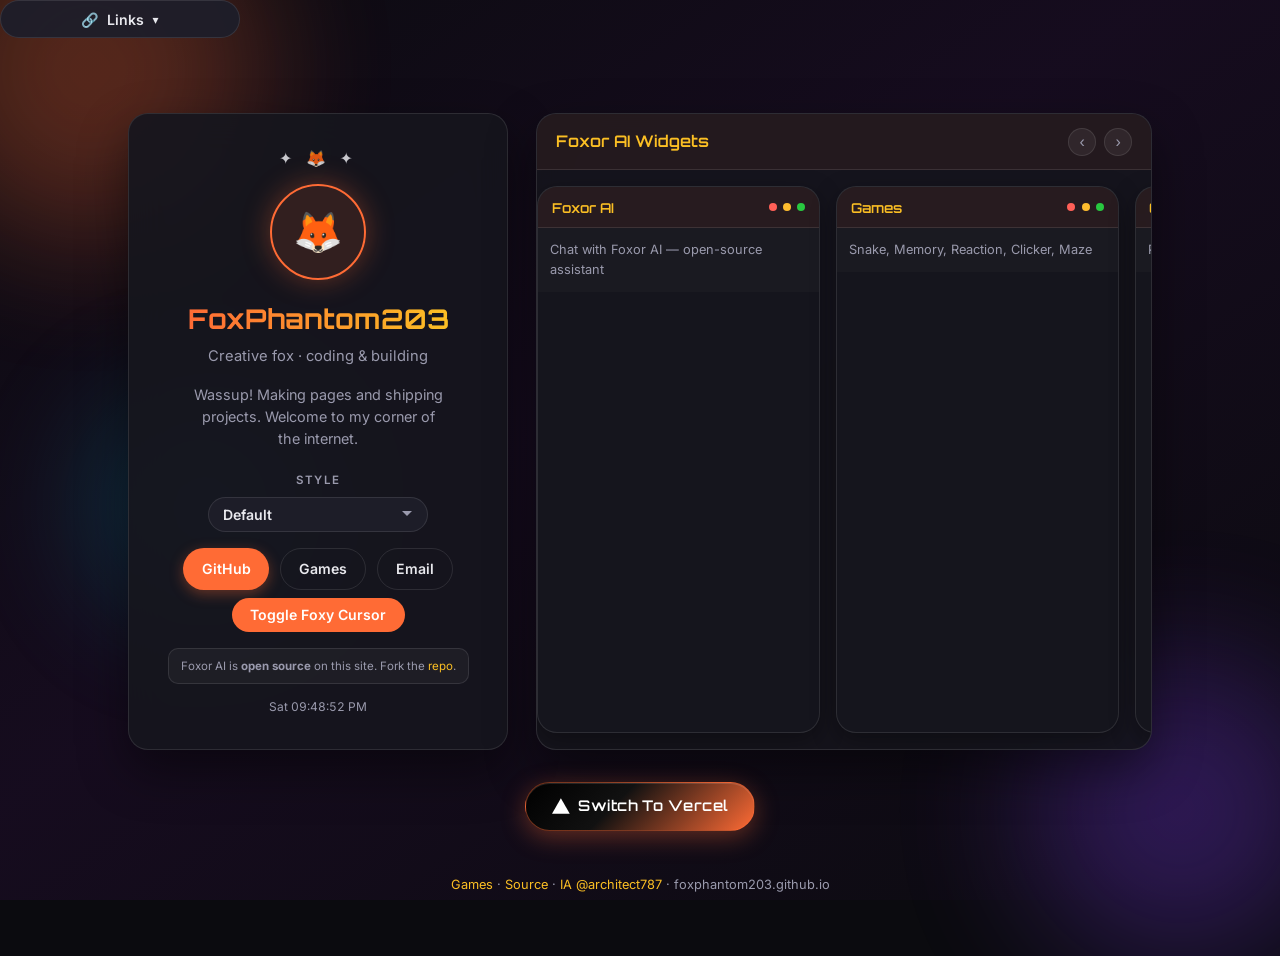
==== index.html @ 2538cec0 "Move Links to top-left corner; add Voxel + Aurora styles" ====
<!DOCTYPE html>
<html lang="en">
<head>
<meta charset="UTF-8">
<meta name="viewport" content="width=device-width, initial-scale=1.0">
<meta name="description" content="FoxPhantom203 — Creative fox portfolio with Foxor AI widgets and multiple styles.">
<title>FoxPhantom203 | Foxor AI</title>
<link rel="preconnect" href="https://fonts.googleapis.com">
<link href="https://fonts.googleapis.com/css2?family=Inter:wght@400;500;600;700&family=Orbitron:wght@500;700&family=Fredoka:wght@400;500;600;700&family=Share+Tech+Mono&family=Press+Start+2P&display=swap" rel="stylesheet">
<link rel="stylesheet" href="styles.css">
</head>
<body data-style="default">
<div class="orb orb-1" aria-hidden="true"></div>
<div class="orb orb-2" aria-hidden="true"></div>
<div class="orb orb-3" aria-hidden="true"></div>

<!-- Packed links — fixed top-left corner -->
<div class="packed-links" id="packedLinks">
  <button type="button" class="packed-btn" id="packedBtn" aria-expanded="false" aria-controls="packedMenu">
    <span class="packed-icon">🔗</span>
    <span class="packed-text">Links</span>
    <span class="packed-chevron">▾</span>
  </button>
  <div class="packed-menu" id="packedMenu" role="menu">
    <a href="https://archive.org/details/@architect787" target="_blank" rel="noopener noreferrer" class="packed-item" role="menuitem">
      <span class="packed-item-icon">🏛️</span>
      <span>
        <strong>Internet Archive</strong>
        <small>@architect787</small>
      </span>
    </a>
    <a href="#" class="packed-item mock" title="Mock YouTube channel" role="menuitem">
      <span class="packed-item-icon">▶️</span>
      <span>
        <strong>YouTube · FoxPhantom</strong>
        <small>Mock channel · coming soon</small>
      </span>
    </a>
    <a href="#" class="packed-item mock" title="Mock YouTube channel" role="menuitem">
      <span class="packed-item-icon">🎮</span>
      <span>
        <strong>YouTube · Games & Builds</strong>
        <small>Mock channel · coming soon</small>
      </span>
    </a>
    <a href="https://github.com/FoxPhantom203" target="_blank" rel="noopener noreferrer" class="packed-item" role="menuitem">
      <span class="packed-item-icon">💻</span>
      <span>
        <strong>GitHub</strong>
        <small>@FoxPhantom203</small>
      </span>
    </a>
    <div class="packed-item coming-soon" role="menuitem">
      <span class="packed-item-icon">✨</span>
      <span>
        <strong>More links</strong>
        <small>Coming soon…</small>
      </span>
    </div>
  </div>
</div>

<div class="page">
  <aside class="profile">
    <div class="deco-row" aria-hidden="true">✦ 🦊 ✦</div>
    <div class="avatar-wrap" id="avatar" role="button" tabindex="0" aria-label="Fox avatar">🦊</div>
    <h1>FoxPhantom203</h1>
    <p class="tagline">Creative fox · coding & building</p>
    <p class="bio">Wassup! Making pages and shipping projects. Welcome to my corner of the internet.</p>

    <!-- Styles feature -->
    <div class="styles-panel">
      <label class="styles-label" for="styleSelect">Style</label>
      <select id="styleSelect" class="style-select" aria-label="Choose site style">
        <option value="default">Default</option>
        <option value="playful">Playful Minimalism</option>
        <option value="scifi">Sci-Fi Dystopia</option>
        <option value="voxel">Voxel</option>
        <option value="aurora">Aurora</option>
      </select>
    </div>

    <div class="links">
      <a href="https://github.com/FoxPhantom203" target="_blank" rel="noopener">GitHub</a>
      <a class="secondary" href="games/">Games</a>
      <a class="secondary" href="mailto:foxphantom203@tutamail.com">Email</a>
    </div>
    <button type="button" class="cursor-toggle" id="cursorToggle">Toggle Foxy Cursor</button>
    <p class="oss">Foxor AI is <strong>open source</strong> on this site. Fork the <a href="https://github.com/FoxPhantom203/foxphantom203.github.io" target="_blank" rel="noopener">repo</a>.</p>
    <div class="clock" id="clock"></div>
  </aside>
  <div class="widget-container">
    <div class="widget-header">
      <span class="widget-title">Foxor AI Widgets</span>
      <div class="widget-nav">
        <button class="widget-nav-btn prev" aria-label="Previous">‹</button>
        <button class="widget-nav-btn next" aria-label="Next">›</button>
      </div>
    </div>
    <div class="widget-scroll">
      <div class="window material-window"><div class="window-header material-header"><span class="window-title">Foxor AI</span><div class="window-controls"><span class="window-dot"></span><span class="window-dot"></span><span class="window-dot"></span></div></div><div class="window-content material-content">Chat with Foxor AI — open-source assistant</div></div>
      <div class="window"><div class="window-header"><span class="window-title">Games</span><div class="window-controls"><span class="window-dot"></span><span class="window-dot"></span><span class="window-dot"></span></div></div><div class="window-content">Snake, Memory, Reaction, Clicker, Maze</div></div>
      <div class="window"><div class="window-header"><span class="window-title">Code Samples</span><div class="window-controls"><span class="window-dot"></span><span class="window-dot"></span><span class="window-dot"></span></div></div><div class="window-content">Python, JavaScript, Rust, Go, Java</div></div>
      <div class="window"><div class="window-header"><span class="window-title">Projects</span><div class="window-controls"><span class="window-dot"></span><span class="window-dot"></span><span class="window-dot"></span></div></div><div class="window-content">Web pages and creative builds</div></div>
      <div class="window"><div class="window-header"><span class="window-title">About</span><div class="window-controls"><span class="window-dot"></span><span class="window-dot"></span><span class="window-dot"></span></div></div><div class="window-content">FoxPhantom203 creative portfolio</div></div>
      <div class="window"><div class="window-header"><span class="window-title">Contact</span><div class="window-controls"><span class="window-dot"></span><span class="window-dot"></span><span class="window-dot"></span></div></div><div class="window-content">Email & GitHub for collaboration</div></div>
    </div>
  </div>
  <div class="switch-vercel-wrap">
    <a class="switch-vercel-btn" id="switchVercel" href="https://foxphantom203-two.vercel.app" target="_blank" rel="noopener noreferrer">
      <svg class="vercel-mark" viewBox="0 0 76 65" aria-hidden="true"><path d="M37.5274 0L75.0548 65H0L37.5274 0Z"/></svg>
      Switch To Vercel
    </a>
  </div>
  <footer>
    <a href="games/">Games</a> ·
    <a href="https://github.com/FoxPhantom203/foxphantom203.github.io">Source</a> ·
    <a href="https://archive.org/details/@architect787" target="_blank" rel="noopener">IA @architect787</a> ·
    foxphantom203.github.io
  </footer>
</div>
<script src="app.js"></script>
</body>
</html>
---- styles.css ----
/* ========== DEFAULT (current look) ========== */
:root, [data-style="default"] {
  --bg:#0b0b0f; --surface:rgba(22,22,30,0.92); --surface-2:rgba(30,30,42,0.95);
  --text:#e8e8ed; --muted:#9a9aad; --accent:#ff6b35; --accent-2:#fbbf24;
  --border:rgba(255,255,255,0.1); --radius:1.25rem;
  --font-main:Inter,system-ui,sans-serif;
  --font-display:Orbitron,sans-serif;
  --orb-1:#ff6b35; --orb-2:#7c3aed; --orb-3:#06b6d4;
  --bg-image:linear-gradient(145deg,rgba(11,11,15,0.9),rgba(25,12,35,0.78) 45%,rgba(11,11,15,0.92)),
    url("https://images.unsplash.com/photo-1451187580459-43490279c0fa?auto=format&fit=crop&w=1920&q=80");
}

/* ========== PLAYFUL MINIMALISM (Orbia + Chuchel vibes) ========== */
[data-style="playful"] {
  --bg:#fef6ee;
  --surface:rgba(255,255,255,0.92);
  --surface-2:rgba(255,250,240,0.95);
  --text:#2d2a32;
  --muted:#6b6570;
  --accent:#ff6b9d;
  --accent-2:#ffc93c;
  --border:rgba(45,42,50,0.12);
  --radius:1.5rem;
  --font-main:"Fredoka",system-ui,sans-serif;
  --font-display:"Fredoka",system-ui,sans-serif;
  --orb-1:#ff6b9d;
  --orb-2:#7ed6a5;
  --orb-3:#74b9ff;
  --bg-image:linear-gradient(160deg,#fff5eb 0%,#ffe8f0 40%,#e8f8ff 100%);
}

/* ========== SCI-FI DYSTOPIA ========== */
[data-style="scifi"] {
  --bg:#05070a;
  --surface:rgba(8,12,18,0.94);
  --surface-2:rgba(12,18,28,0.96);
  --text:#c8f0ff;
  --muted:#5a8a9a;
  --accent:#00f0ff;
  --accent-2:#ff00aa;
  --border:rgba(0,240,255,0.22);
  --radius:0.35rem;
  --font-main:"Share Tech Mono",ui-monospace,monospace;
  --font-display:"Share Tech Mono",ui-monospace,monospace;
  --orb-1:#00f0ff;
  --orb-2:#ff00aa;
  --orb-3:#39ff14;
  --bg-image:linear-gradient(180deg,rgba(5,7,10,0.92),rgba(5,12,20,0.88)),
    repeating-linear-gradient(0deg,transparent,transparent 2px,rgba(0,240,255,0.03) 2px,rgba(0,240,255,0.03) 4px);
}

*,*::before,*::after{box-sizing:border-box;margin:0;padding:0}
html{height:100%;scroll-behavior:smooth}
body{
  font-family:var(--font-main);background-color:var(--bg);
  background-image:var(--bg-image);
  background-size:cover;background-position:center;background-attachment:fixed;
  color:var(--text);min-height:100dvh;width:100%;line-height:1.55;overflow-x:hidden;
  transition:background-color 0.4s ease, color 0.35s ease;
}
.page{
  position:relative;z-index:1;width:100%;max-width:1100px;margin:0 auto;
  padding:clamp(1.25rem,3vw,2.5rem);min-height:100dvh;
  display:grid;grid-template-columns:1fr;gap:1.5rem;align-content:center;
}
@media(min-width:900px){
  .page{grid-template-columns:minmax(280px,380px) minmax(360px,1fr);align-items:stretch;gap:1.75rem}
}
.orb{position:fixed;border-radius:50%;filter:blur(70px);opacity:0.3;pointer-events:none;z-index:0;animation:float 14s ease-in-out infinite;transition:background 0.5s ease}
.orb-1{width:340px;height:340px;background:var(--orb-1);top:-100px;left:-80px}
.orb-2{width:300px;height:300px;background:var(--orb-2);bottom:-60px;right:-50px;animation-delay:-5s}
.orb-3{width:200px;height:200px;background:var(--orb-3);top:45%;left:8%;animation-delay:-8s}
@keyframes float{0%,100%{transform:translate(0,0) scale(1)}50%{transform:translate(20px,-18px) scale(1.06)}}
.profile{
  background:var(--surface);backdrop-filter:blur(18px);-webkit-backdrop-filter:blur(18px);
  border:1px solid var(--border);border-radius:var(--radius);padding:2rem 1.75rem;
  text-align:center;box-shadow:0 20px 50px rgba(0,0,0,0.45);
  display:flex;flex-direction:column;align-items:center;justify-content:center;
  transition:background 0.4s, border-color 0.4s, border-radius 0.35s;
}
.avatar-wrap{
  width:96px;height:96px;border-radius:50%;border:2px solid var(--accent);
  background:color-mix(in srgb, var(--accent) 12%, transparent);display:grid;place-items:center;margin-bottom:1.1rem;
  box-shadow:0 0 28px color-mix(in srgb, var(--accent) 35%, transparent);font-size:2.5rem;cursor:pointer;transition:transform 0.2s, border-color 0.3s, box-shadow 0.3s;
}
.avatar-wrap:hover{transform:scale(1.05)}
.deco-row{margin-bottom:0.85rem;opacity:0.85;letter-spacing:0.3em}
h1{
  font-family:var(--font-display);font-size:clamp(1.35rem,2.5vw,1.7rem);font-weight:700;
  background:linear-gradient(90deg,var(--accent),var(--accent-2));
  -webkit-background-clip:text;-webkit-text-fill-color:transparent;background-clip:text;margin-bottom:0.3rem;
}
.tagline{color:var(--muted);font-size:0.92rem;margin-bottom:1rem}
.bio{color:var(--muted);font-size:0.9rem;margin-bottom:1.35rem;max-width:28ch}

/* Styles panel */
.styles-panel{
  width:100%;margin-bottom:1rem;display:flex;flex-direction:column;align-items:center;gap:0.4rem;
}
.styles-label{font-size:0.72rem;text-transform:uppercase;letter-spacing:0.12em;color:var(--muted);font-weight:600}
.style-select{
  width:100%;max-width:220px;padding:0.5rem 0.85rem;border-radius:999px;
  border:1px solid var(--border);background:var(--surface-2);color:var(--text);
  font-family:var(--font-main);font-size:0.88rem;font-weight:600;cursor:pointer;
  appearance:none;background-image:url("data:image/svg+xml,%3Csvg xmlns='http://www.w3.org/2000/svg' width='12' height='8' viewBox='0 0 12 8'%3E%3Cpath fill='%239a9aad' d='M1 1l5 5 5-5'/%3E%3C/svg%3E");
  background-repeat:no-repeat;background-position:right 0.9rem center;padding-right:2rem;
  transition:border-color 0.2s, box-shadow 0.2s;
}
.style-select:hover,.style-select:focus{border-color:var(--accent);outline:none;box-shadow:0 0 0 3px color-mix(in srgb, var(--accent) 25%, transparent)}

/* Packed links — closed by default, open on hover (smooth) */
.packed-links{
  position:relative;
  width:100%;
  max-width:240px;
  margin-bottom:1.1rem;
}
.packed-btn{
  width:100%;display:inline-flex;align-items:center;justify-content:center;gap:0.5rem;
  padding:0.6rem 1.1rem;border-radius:999px;border:1px solid var(--border);
  background:var(--surface-2);color:var(--text);font-family:var(--font-main);font-weight:600;font-size:0.88rem;
  cursor:pointer;transition:transform 0.25s cubic-bezier(0.4,0,0.2,1), border-color 0.3s, box-shadow 0.3s, background 0.3s;
}
.packed-btn:hover,
.packed-links:hover .packed-btn,
.packed-links:focus-within .packed-btn{
  border-color:var(--accent);
  box-shadow:0 4px 16px color-mix(in srgb, var(--accent) 25%, transparent);
  background:color-mix(in srgb, var(--accent) 10%, var(--surface-2));
}
.packed-chevron{
  font-size:0.75rem;
  transition:transform 0.35s cubic-bezier(0.4,0,0.2,1);
}
.packed-links:hover .packed-chevron,
.packed-links:focus-within .packed-chevron,
.packed-links.is-open .packed-chevron{
  transform:rotate(180deg);
}

/* Menu: always in DOM, animated via opacity/transform (no display:none for smooth close) */
.packed-menu{
  position:absolute;
  top:calc(100% + 0.35rem);
  left:0;
  right:0;
  z-index:20;
  background:var(--surface);
  border:1px solid var(--border);
  border-radius:1rem;
  box-shadow:0 16px 40px rgba(0,0,0,0.45);
  padding:0.4rem;
  display:flex;
  flex-direction:column;
  gap:0.15rem;
  /* closed state */
  opacity:0;
  visibility:hidden;
  pointer-events:none;
  transform:translateY(-8px) scale(0.97);
  transform-origin:top center;
  transition:
    opacity 0.28s cubic-bezier(0.4,0,0.2,1),
    transform 0.32s cubic-bezier(0.34,1.2,0.64,1),
    visibility 0.28s,
    box-shadow 0.3s;
}
/* open on hover / focus-within / JS class */
.packed-links:hover .packed-menu,
.packed-links:focus-within .packed-menu,
.packed-links.is-open .packed-menu{
  opacity:1;
  visibility:visible;
  pointer-events:auto;
  transform:translateY(0) scale(1);
  box-shadow:0 20px 48px rgba(0,0,0,0.5), 0 0 0 1px color-mix(in srgb, var(--accent) 15%, transparent);
}

.packed-item{
  display:flex;align-items:center;gap:0.65rem;padding:0.55rem 0.7rem;border-radius:0.75rem;
  text-decoration:none;color:var(--text);
  opacity:0;
  transform:translateY(-4px);
  transition:background 0.2s, opacity 0.25s ease, transform 0.25s ease;
}
/* stagger children when open */
.packed-links:hover .packed-item,
.packed-links:focus-within .packed-item,
.packed-links.is-open .packed-item{
  opacity:1;
  transform:translateY(0);
}
.packed-links:hover .packed-item:nth-child(1),
.packed-links:focus-within .packed-item:nth-child(1),
.packed-links.is-open .packed-item:nth-child(1){ transition-delay:0.04s; }
.packed-links:hover .packed-item:nth-child(2),
.packed-links:focus-within .packed-item:nth-child(2),
.packed-links.is-open .packed-item:nth-child(2){ transition-delay:0.07s; }
.packed-links:hover .packed-item:nth-child(3),
.packed-links:focus-within .packed-item:nth-child(3),
.packed-links.is-open .packed-item:nth-child(3){ transition-delay:0.1s; }
.packed-links:hover .packed-item:nth-child(4),
.packed-links:focus-within .packed-item:nth-child(4),
.packed-links.is-open .packed-item:nth-child(4){ transition-delay:0.13s; }
.packed-links:hover .packed-item:nth-child(5),
.packed-links:focus-within .packed-item:nth-child(5),
.packed-links.is-open .packed-item:nth-child(5){ transition-delay:0.16s; }

.packed-item:hover{background:color-mix(in srgb, var(--accent) 12%, transparent)}
.packed-item-icon{font-size:1.15rem;flex-shrink:0}
.packed-item strong{display:block;font-size:0.82rem;font-weight:600}
.packed-item small{display:block;font-size:0.7rem;color:var(--muted);margin-top:0.1rem}
.packed-item.mock{opacity:0.85}
.packed-item.coming-soon{opacity:0.7;cursor:default}
.packed-item.coming-soon:hover{background:transparent}

.links{display:flex;flex-wrap:wrap;gap:0.65rem;justify-content:center;width:100%}
.links a{
  display:inline-flex;align-items:center;gap:0.45rem;padding:0.55rem 1.15rem;border-radius:999px;
  font-weight:600;font-size:0.88rem;text-decoration:none;color:#fff;background:var(--accent);
  box-shadow:0 4px 14px color-mix(in srgb, var(--accent) 35%, transparent);transition:transform 0.15s,box-shadow 0.15s;min-height:42px;
}
.links a:hover{transform:translateY(-2px);box-shadow:0 8px 20px color-mix(in srgb, var(--accent) 50%, transparent)}
.links a.secondary{background:transparent;border:1px solid var(--border);color:var(--text);box-shadow:none}
.links a.secondary:hover{border-color:var(--accent);color:var(--accent)}
.oss{margin-top:1rem;font-size:0.72rem;color:var(--muted);line-height:1.4;padding:0.55rem 0.75rem;border-radius:10px;background:rgba(255,255,255,0.04);border:1px solid var(--border)}
.oss a{color:var(--accent-2);text-decoration:none}
.clock{margin-top:0.9rem;font-size:0.75rem;color:var(--muted);font-variant-numeric:tabular-nums}
.cursor-toggle{background:var(--accent);border:none;padding:0.55rem 1.15rem;border-radius:999px;font-weight:600;font-size:0.88rem;color:#fff;cursor:pointer;margin-top:0.5rem;font-family:var(--font-main)}
.window{
  background:var(--surface);backdrop-filter:blur(18px);border:1px solid var(--border);
  border-radius:var(--radius);box-shadow:0 8px 24px rgba(0,0,0,0.35);overflow:hidden;
  transition:transform 0.2s,box-shadow 0.2s, border-radius 0.35s;
}
.window:hover{transform:translateY(-4px);box-shadow:0 12px 32px color-mix(in srgb, var(--accent) 25%, transparent);border-color:color-mix(in srgb, var(--accent) 35%, transparent)}
.window-header{display:flex;align-items:center;justify-content:space-between;padding:0.6rem 0.85rem;background:color-mix(in srgb, var(--accent) 8%, transparent);border-bottom:1px solid var(--border)}
.window-title{font-family:var(--font-display);font-size:0.85rem;font-weight:600;color:var(--accent-2)}
.window-controls{display:flex;gap:0.4rem}
.window-dot{width:8px;height:8px;border-radius:50%}
.window-dot:nth-child(1){background:#ff5f57}
.window-dot:nth-child(2){background:#febc2e}
.window-dot:nth-child(3){background:#28c840}
.window-content{padding:0.75rem;font-size:0.8rem;color:var(--muted);background:rgba(255,255,255,0.02)}
.widget-container{
  background:var(--surface);backdrop-filter:blur(18px);border:1px solid var(--border);
  border-radius:var(--radius);box-shadow:0 20px 50px rgba(0,0,0,0.45);
  max-width:100%;overflow:hidden;display:flex;flex-direction:column;min-height:0;height:100%;align-self:stretch;
  transition:background 0.4s, border-color 0.4s, border-radius 0.35s;
}
.widget-header{display:flex;align-items:center;justify-content:space-between;padding:0.85rem 1.15rem;border-bottom:1px solid var(--border);background:color-mix(in srgb, var(--accent) 6%, transparent)}
.widget-title{font-family:var(--font-display);font-size:1rem;font-weight:600;color:var(--accent-2)}
.widget-nav{display:flex;gap:0.5rem}
.widget-nav-btn{width:28px;height:28px;border-radius:50%;border:1px solid var(--border);background:rgba(255,255,255,0.06);color:var(--muted);font-size:1rem;cursor:pointer;transition:all 0.15s;display:grid;place-items:center}
.widget-nav-btn:hover{background:var(--accent);border-color:var(--accent);color:#fff}
.widget-nav-btn:active{transform:scale(0.95)}
.widget-scroll{display:flex;gap:1rem;padding:1rem;overflow-x:auto;overflow-y:hidden;scroll-snap-type:x mandatory;scroll-behavior:smooth;-webkit-overflow-scrolling:touch;scrollbar-width:none;flex:1;min-height:0}
.widget-scroll::-webkit-scrollbar{display:none}
.widget-scroll > .window{flex:0 0 calc(50% - 0.5rem);min-width:160px;scroll-snap-align:start}
@media(max-width:800px){.widget-scroll > .window{flex:0 0 100%}}
.switch-vercel-wrap{grid-column:1/-1;display:flex;justify-content:center;align-items:center;margin-top:0.25rem;margin-bottom:0.5rem}
.switch-vercel-btn{
  display:inline-flex;align-items:center;gap:0.55rem;padding:0.75rem 1.6rem;border-radius:999px;
  font-family:var(--font-display);font-weight:600;font-size:0.92rem;letter-spacing:0.03em;
  text-decoration:none;color:#fff;background:linear-gradient(135deg,#000 0%,#111 40%,var(--accent) 100%);
  border:1px solid color-mix(in srgb, var(--accent) 45%, transparent);box-shadow:0 6px 24px color-mix(in srgb, var(--accent) 35%, transparent),inset 0 1px 0 rgba(255,255,255,0.12);
  transition:transform 0.2s cubic-bezier(0.4,0,0.2,1),box-shadow 0.2s,border-color 0.2s,filter 0.2s;
  position:relative;overflow:hidden;
}
.switch-vercel-btn::before{content:"";position:absolute;inset:0;background:linear-gradient(120deg,transparent 30%,rgba(255,255,255,0.18) 50%,transparent 70%);transform:translateX(-120%);transition:transform 0.55s ease}
.switch-vercel-btn:hover{transform:translateY(-3px) scale(1.03);box-shadow:0 12px 32px color-mix(in srgb, var(--accent) 50%, transparent),0 0 0 3px color-mix(in srgb, var(--accent) 15%, transparent);border-color:var(--accent);filter:brightness(1.08)}
.switch-vercel-btn:hover::before{transform:translateX(120%)}
.switch-vercel-btn:active{transform:translateY(-1px) scale(0.98)}
.switch-vercel-btn .vercel-mark{width:18px;height:18px;flex-shrink:0;fill:currentColor}
footer{grid-column:1/-1;text-align:center;font-size:0.8rem;color:var(--muted);padding:0.5rem 0 0.25rem}
footer a{color:var(--accent-2);text-decoration:none}
footer a:hover{text-decoration:underline}

/* Playful extras */
[data-style="playful"] .orb{opacity:0.45;filter:blur(55px)}
[data-style="playful"] .profile,[data-style="playful"] .widget-container,[data-style="playful"] .window{
  box-shadow:0 12px 32px rgba(255,107,157,0.15), 0 4px 12px rgba(0,0,0,0.06);
}
[data-style="playful"] .avatar-wrap{border-width:3px;box-shadow:0 0 0 4px rgba(255,107,157,0.15), 0 8px 24px rgba(255,107,157,0.25)}

/* Sci-fi extras */
[data-style="scifi"] .orb{opacity:0.22;filter:blur(80px)}
[data-style="scifi"] .profile,[data-style="scifi"] .widget-container,[data-style="scifi"] .window{
  box-shadow:0 0 0 1px rgba(0,240,255,0.15), 0 0 40px rgba(0,240,255,0.08), inset 0 0 30px rgba(0,240,255,0.03);
}
[data-style="scifi"] h1{
  text-shadow:0 0 18px color-mix(in srgb, var(--accent) 50%, transparent);
}
[data-style="scifi"] .window-dot{border-radius:1px}
[data-style="scifi"] .packed-btn,[data-style="scifi"] .style-select,[data-style="scifi"] .links a{border-radius:0.25rem}
[data-style="scifi"] .avatar-wrap{border-radius:0.35rem;border-width:1px}
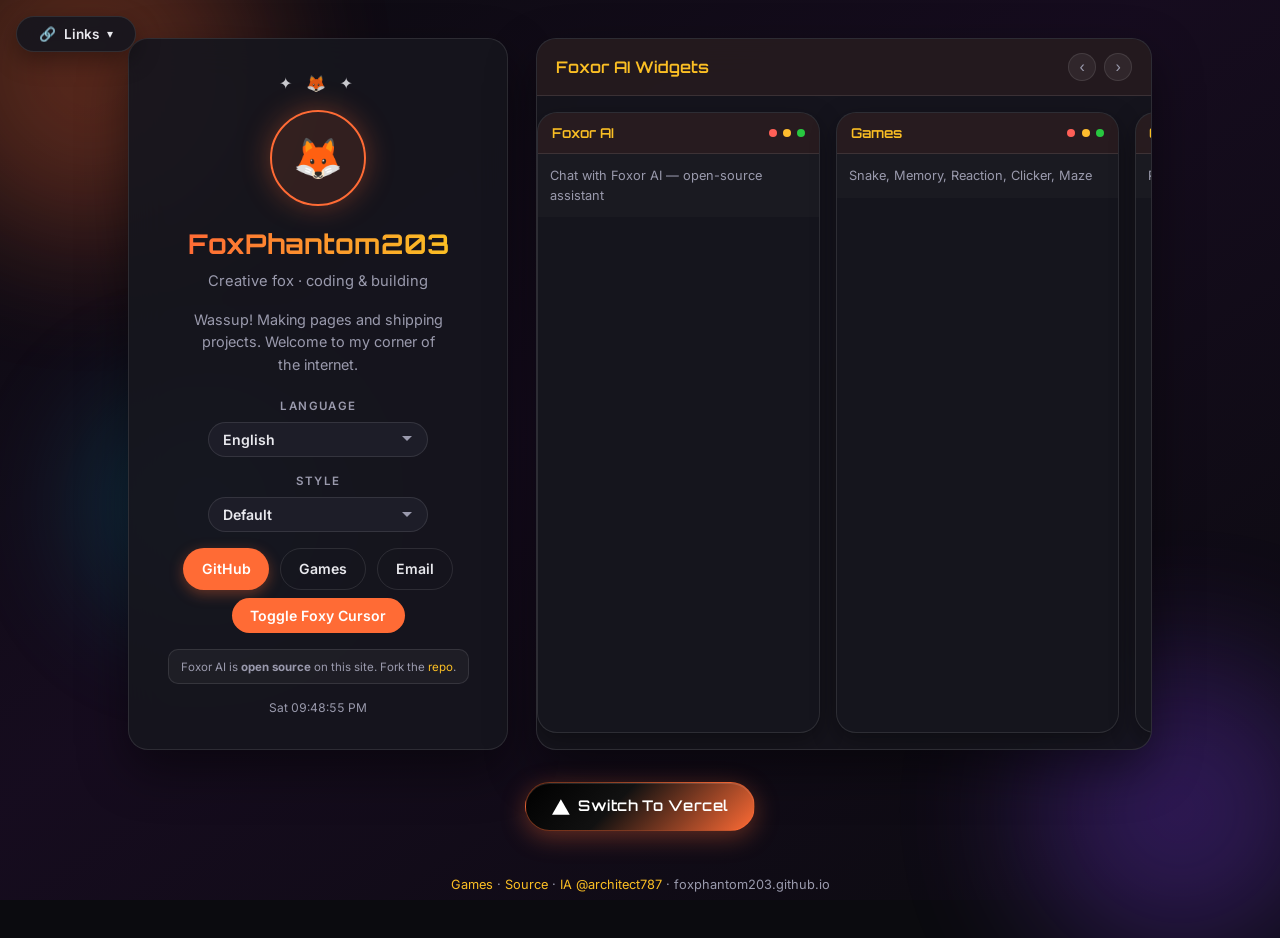
==== commit d82b6b4b: "Add i18n: English (default), Russian, Turkish, Norwegian — persists in localStorage" ====
--- a/index.html
+++ b/index.html
@@ -18,29 +18,29 @@
 <div class="packed-links" id="packedLinks">
   <button type="button" class="packed-btn" id="packedBtn" aria-expanded="false" aria-controls="packedMenu">
     <span class="packed-icon">🔗</span>
-    <span class="packed-text">Links</span>
+    <span class="packed-text" data-i18n="links">Links</span>
     <span class="packed-chevron">▾</span>
   </button>
   <div class="packed-menu" id="packedMenu" role="menu">
     <a href="https://archive.org/details/@architect787" target="_blank" rel="noopener noreferrer" class="packed-item" role="menuitem">
       <span class="packed-item-icon">🏛️</span>
       <span>
-        <strong>Internet Archive</strong>
+        <strong data-i18n="ia">Internet Archive</strong>
         <small>@architect787</small>
       </span>
     </a>
     <a href="#" class="packed-item mock" title="Mock YouTube channel" role="menuitem">
       <span class="packed-item-icon">▶️</span>
       <span>
-        <strong>YouTube · FoxPhantom</strong>
-        <small>Mock channel · coming soon</small>
+        <strong data-i18n="ytFox">YouTube · FoxPhantom</strong>
+        <small data-i18n="comingSoonMock">Mock channel · coming soon</small>
       </span>
     </a>
     <a href="#" class="packed-item mock" title="Mock YouTube channel" role="menuitem">
       <span class="packed-item-icon">🎮</span>
       <span>
-        <strong>YouTube · Games & Builds</strong>
-        <small>Mock channel · coming soon</small>
+        <strong data-i18n="ytGames">YouTube · Games & Builds</strong>
+        <small data-i18n="comingSoonMock">Mock channel · coming soon</small>
       </span>
     </a>
     <a href="https://github.com/FoxPhantom203" target="_blank" rel="noopener noreferrer" class="packed-item" role="menuitem">
@@ -53,8 +53,8 @@
     <div class="packed-item coming-soon" role="menuitem">
       <span class="packed-item-icon">✨</span>
       <span>
-        <strong>More links</strong>
-        <small>Coming soon…</small>
+        <strong data-i18n="moreLinks">More links</strong>
+        <small data-i18n="comingSoon">Coming soon…</small>
       </span>
     </div>
   </div>
@@ -65,56 +65,67 @@
     <div class="deco-row" aria-hidden="true">✦ 🦊 ✦</div>
     <div class="avatar-wrap" id="avatar" role="button" tabindex="0" aria-label="Fox avatar">🦊</div>
     <h1>FoxPhantom203</h1>
-    <p class="tagline">Creative fox · coding & building</p>
-    <p class="bio">Wassup! Making pages and shipping projects. Welcome to my corner of the internet.</p>
+    <p class="tagline" data-i18n="tagline">Creative fox · coding & building</p>
+    <p class="bio" data-i18n="bio">Wassup! Making pages and shipping projects. Welcome to my corner of the internet.</p>
+
+    <!-- Language -->
+    <div class="styles-panel lang-panel">
+      <label class="styles-label" for="langSelect" data-i18n="language">Language</label>
+      <select id="langSelect" class="style-select" aria-label="Choose language">
+        <option value="en">English</option>
+        <option value="ru">Русский</option>
+        <option value="tr">Türkçe</option>
+        <option value="no">Norsk</option>
+      </select>
+    </div>
 
     <!-- Styles feature -->
     <div class="styles-panel">
-      <label class="styles-label" for="styleSelect">Style</label>
+      <label class="styles-label" for="styleSelect" data-i18n="style">Style</label>
       <select id="styleSelect" class="style-select" aria-label="Choose site style">
-        <option value="default">Default</option>
-        <option value="playful">Playful Minimalism</option>
-        <option value="scifi">Sci-Fi Dystopia</option>
-        <option value="voxel">Voxel</option>
-        <option value="aurora">Aurora</option>
+        <option value="default" data-i18n="styleDefault">Default</option>
+        <option value="playful" data-i18n="stylePlayful">Playful Minimalism</option>
+        <option value="scifi" data-i18n="styleScifi">Sci-Fi Dystopia</option>
+        <option value="voxel" data-i18n="styleVoxel">Voxel</option>
+        <option value="aurora" data-i18n="styleAurora">Aurora</option>
       </select>
     </div>
 
     <div class="links">
       <a href="https://github.com/FoxPhantom203" target="_blank" rel="noopener">GitHub</a>
-      <a class="secondary" href="games/">Games</a>
-      <a class="secondary" href="mailto:foxphantom203@tutamail.com">Email</a>
+      <a class="secondary" href="games/" data-i18n="games">Games</a>
+      <a class="secondary" href="mailto:foxphantom203@tutamail.com" data-i18n="email">Email</a>
     </div>
-    <button type="button" class="cursor-toggle" id="cursorToggle">Toggle Foxy Cursor</button>
-    <p class="oss">Foxor AI is <strong>open source</strong> on this site. Fork the <a href="https://github.com/FoxPhantom203/foxphantom203.github.io" target="_blank" rel="noopener">repo</a>.</p>
+    <button type="button" class="cursor-toggle" id="cursorToggle" data-i18n="toggleCursor">Toggle Foxy Cursor</button>
+    <p class="oss"><span data-i18n="ossBefore">Foxor AI is</span> <strong data-i18n="ossStrong">open source</strong> <span data-i18n="ossAfter">on this site. Fork the</span> <a href="https://github.com/FoxPhantom203/foxphantom203.github.io" target="_blank" rel="noopener" data-i18n="repo">repo</a>.</p>
     <div class="clock" id="clock"></div>
   </aside>
   <div class="widget-container">
     <div class="widget-header">
-      <span class="widget-title">Foxor AI Widgets</span>
+      <span class="widget-title" data-i18n="widgetsTitle">Foxor AI Widgets</span>
       <div class="widget-nav">
         <button class="widget-nav-btn prev" aria-label="Previous">‹</button>
         <button class="widget-nav-btn next" aria-label="Next">›</button>
       </div>
     </div>
     <div class="widget-scroll">
-      <div class="window material-window"><div class="window-header material-header"><span class="window-title">Foxor AI</span><div class="window-controls"><span class="window-dot"></span><span class="window-dot"></span><span class="window-dot"></span></div></div><div class="window-content material-content">Chat with Foxor AI — open-source assistant</div></div>
-      <div class="window"><div class="window-header"><span class="window-title">Games</span><div class="window-controls"><span class="window-dot"></span><span class="window-dot"></span><span class="window-dot"></span></div></div><div class="window-content">Snake, Memory, Reaction, Clicker, Maze</div></div>
-      <div class="window"><div class="window-header"><span class="window-title">Code Samples</span><div class="window-controls"><span class="window-dot"></span><span class="window-dot"></span><span class="window-dot"></span></div></div><div class="window-content">Python, JavaScript, Rust, Go, Java</div></div>
-      <div class="window"><div class="window-header"><span class="window-title">Projects</span><div class="window-controls"><span class="window-dot"></span><span class="window-dot"></span><span class="window-dot"></span></div></div><div class="window-content">Web pages and creative builds</div></div>
-      <div class="window"><div class="window-header"><span class="window-title">About</span><div class="window-controls"><span class="window-dot"></span><span class="window-dot"></span><span class="window-dot"></span></div></div><div class="window-content">FoxPhantom203 creative portfolio</div></div>
-      <div class="window"><div class="window-header"><span class="window-title">Contact</span><div class="window-controls"><span class="window-dot"></span><span class="window-dot"></span><span class="window-dot"></span></div></div><div class="window-content">Email & GitHub for collaboration</div></div>
+      <div class="window material-window"><div class="window-header material-header"><span class="window-title">Foxor AI</span><div class="window-controls"><span class="window-dot"></span><span class="window-dot"></span><span class="window-dot"></span></div></div><div class="window-content material-content" data-i18n="wFoxor">Chat with Foxor AI — open-source assistant</div></div>
+      <div class="window"><div class="window-header"><span class="window-title" data-i18n="games">Games</span><div class="window-controls"><span class="window-dot"></span><span class="window-dot"></span><span class="window-dot"></span></div></div><div class="window-content" data-i18n="wGames">Snake, Memory, Reaction, Clicker, Maze</div></div>
+      <div class="window"><div class="window-header"><span class="window-title" data-i18n="codeSamples">Code Samples</span><div class="window-controls"><span class="window-dot"></span><span class="window-dot"></span><span class="window-dot"></span></div></div><div class="window-content">Python, JavaScript, Rust, Go, Java</div></div>
+      <div class="window"><div class="window-header"><span class="window-title" data-i18n="projects">Projects</span><div class="window-controls"><span class="window-dot"></span><span class="window-dot"></span><span class="window-dot"></span></div></div><div class="window-content" data-i18n="wProjects">Web pages and creative builds</div></div>
+      <div class="window"><div class="window-header"><span class="window-title" data-i18n="about">About</span><div class="window-controls"><span class="window-dot"></span><span class="window-dot"></span><span class="window-dot"></span></div></div><div class="window-content" data-i18n="wAbout">FoxPhantom203 creative portfolio</div></div>
+      <div class="window"><div class="window-header"><span class="window-title" data-i18n="contact">Contact</span><div class="window-controls"><span class="window-dot"></span><span class="window-dot"></span><span class="window-dot"></span></div></div><div class="window-content" data-i18n="wContact">Email & GitHub for collaboration</div></div>
     </div>
   </div>
   <div class="switch-vercel-wrap">
     <a class="switch-vercel-btn" id="switchVercel" href="https://foxphantom203-two.vercel.app" target="_blank" rel="noopener noreferrer">
       <svg class="vercel-mark" viewBox="0 0 76 65" aria-hidden="true"><path d="M37.5274 0L75.0548 65H0L37.5274 0Z"/></svg>
-      Switch To Vercel
+      <span data-i18n="switchVercel">Switch To Vercel</span>
     </a>
   </div>
   <footer>
-    <a href="games/">Games</a> ·
-    <a href="https://github.com/FoxPhantom203/foxphantom203.github.io">Source</a> ·
+    <a href="games/" data-i18n="games">Games</a> ·
+    <a href="https://github.com/FoxPhantom203/foxphantom203.github.io" data-i18n="source">Source</a> ·
     <a href="https://archive.org/details/@architect787" target="_blank" rel="noopener">IA @architect787</a> ·
     foxphantom203.github.io
   </footer>
--- a/styles.css
+++ b/styles.css
@@ -1,295 +1,13 @@
-/* ========== DEFAULT (current look) ========== */
-:root, [data-style="default"] {
-  --bg:#0b0b0f; --surface:rgba(22,22,30,0.92); --surface-2:rgba(30,30,42,0.95);
-  --text:#e8e8ed; --muted:#9a9aad; --accent:#ff6b35; --accent-2:#fbbf24;
-  --border:rgba(255,255,255,0.1); --radius:1.25rem;
-  --font-main:Inter,system-ui,sans-serif;
-  --font-display:Orbitron,sans-serif;
-  --orb-1:#ff6b35; --orb-2:#7c3aed; --orb-3:#06b6d4;
-  --bg-image:linear-gradient(145deg,rgba(11,11,15,0.9),rgba(25,12,35,0.78) 45%,rgba(11,11,15,0.92)),
-    url("https://images.unsplash.com/photo-1451187580459-43490279c0fa?auto=format&fit=crop&w=1920&q=80");
-}
-
-/* ========== PLAYFUL MINIMALISM (Orbia + Chuchel vibes) ========== */
-[data-style="playful"] {
-  --bg:#fef6ee;
-  --surface:rgba(255,255,255,0.92);
-  --surface-2:rgba(255,250,240,0.95);
-  --text:#2d2a32;
-  --muted:#6b6570;
-  --accent:#ff6b9d;
-  --accent-2:#ffc93c;
-  --border:rgba(45,42,50,0.12);
-  --radius:1.5rem;
-  --font-main:"Fredoka",system-ui,sans-serif;
-  --font-display:"Fredoka",system-ui,sans-serif;
-  --orb-1:#ff6b9d;
-  --orb-2:#7ed6a5;
-  --orb-3:#74b9ff;
-  --bg-image:linear-gradient(160deg,#fff5eb 0%,#ffe8f0 40%,#e8f8ff 100%);
-}
-
-/* ========== SCI-FI DYSTOPIA ========== */
-[data-style="scifi"] {
-  --bg:#05070a;
-  --surface:rgba(8,12,18,0.94);
-  --surface-2:rgba(12,18,28,0.96);
-  --text:#c8f0ff;
-  --muted:#5a8a9a;
-  --accent:#00f0ff;
-  --accent-2:#ff00aa;
-  --border:rgba(0,240,255,0.22);
-  --radius:0.35rem;
-  --font-main:"Share Tech Mono",ui-monospace,monospace;
-  --font-display:"Share Tech Mono",ui-monospace,monospace;
-  --orb-1:#00f0ff;
-  --orb-2:#ff00aa;
-  --orb-3:#39ff14;
-  --bg-image:linear-gradient(180deg,rgba(5,7,10,0.92),rgba(5,12,20,0.88)),
-    repeating-linear-gradient(0deg,transparent,transparent 2px,rgba(0,240,255,0.03) 2px,rgba(0,240,255,0.03) 4px);
-}
-
-*,*::before,*::after{box-sizing:border-box;margin:0;padding:0}
-html{height:100%;scroll-behavior:smooth}
-body{
-  font-family:var(--font-main);background-color:var(--bg);
-  background-image:var(--bg-image);
-  background-size:cover;background-position:center;background-attachment:fixed;
-  color:var(--text);min-height:100dvh;width:100%;line-height:1.55;overflow-x:hidden;
-  transition:background-color 0.4s ease, color 0.35s ease;
-}
-.page{
-  position:relative;z-index:1;width:100%;max-width:1100px;margin:0 auto;
-  padding:clamp(1.25rem,3vw,2.5rem);min-height:100dvh;
-  display:grid;grid-template-columns:1fr;gap:1.5rem;align-content:center;
-}
-@media(min-width:900px){
-  .page{grid-template-columns:minmax(280px,380px) minmax(360px,1fr);align-items:stretch;gap:1.75rem}
-}
-.orb{position:fixed;border-radius:50%;filter:blur(70px);opacity:0.3;pointer-events:none;z-index:0;animation:float 14s ease-in-out infinite;transition:background 0.5s ease}
-.orb-1{width:340px;height:340px;background:var(--orb-1);top:-100px;left:-80px}
-.orb-2{width:300px;height:300px;background:var(--orb-2);bottom:-60px;right:-50px;animation-delay:-5s}
-.orb-3{width:200px;height:200px;background:var(--orb-3);top:45%;left:8%;animation-delay:-8s}
-@keyframes float{0%,100%{transform:translate(0,0) scale(1)}50%{transform:translate(20px,-18px) scale(1.06)}}
-.profile{
-  background:var(--surface);backdrop-filter:blur(18px);-webkit-backdrop-filter:blur(18px);
-  border:1px solid var(--border);border-radius:var(--radius);padding:2rem 1.75rem;
-  text-align:center;box-shadow:0 20px 50px rgba(0,0,0,0.45);
-  display:flex;flex-direction:column;align-items:center;justify-content:center;
-  transition:background 0.4s, border-color 0.4s, border-radius 0.35s;
-}
-.avatar-wrap{
-  width:96px;height:96px;border-radius:50%;border:2px solid var(--accent);
-  background:color-mix(in srgb, var(--accent) 12%, transparent);display:grid;place-items:center;margin-bottom:1.1rem;
-  box-shadow:0 0 28px color-mix(in srgb, var(--accent) 35%, transparent);font-size:2.5rem;cursor:pointer;transition:transform 0.2s, border-color 0.3s, box-shadow 0.3s;
-}
-.avatar-wrap:hover{transform:scale(1.05)}
-.deco-row{margin-bottom:0.85rem;opacity:0.85;letter-spacing:0.3em}
-h1{
-  font-family:var(--font-display);font-size:clamp(1.35rem,2.5vw,1.7rem);font-weight:700;
-  background:linear-gradient(90deg,var(--accent),var(--accent-2));
-  -webkit-background-clip:text;-webkit-text-fill-color:transparent;background-clip:text;margin-bottom:0.3rem;
-}
-.tagline{color:var(--muted);font-size:0.92rem;margin-bottom:1rem}
-.bio{color:var(--muted);font-size:0.9rem;margin-bottom:1.35rem;max-width:28ch}
-
-/* Styles panel */
-.styles-panel{
-  width:100%;margin-bottom:1rem;display:flex;flex-direction:column;align-items:center;gap:0.4rem;
-}
-.styles-label{font-size:0.72rem;text-transform:uppercase;letter-spacing:0.12em;color:var(--muted);font-weight:600}
-.style-select{
-  width:100%;max-width:220px;padding:0.5rem 0.85rem;border-radius:999px;
-  border:1px solid var(--border);background:var(--surface-2);color:var(--text);
-  font-family:var(--font-main);font-size:0.88rem;font-weight:600;cursor:pointer;
-  appearance:none;background-image:url("data:image/svg+xml,%3Csvg xmlns='http://www.w3.org/2000/svg' width='12' height='8' viewBox='0 0 12 8'%3E%3Cpath fill='%239a9aad' d='M1 1l5 5 5-5'/%3E%3C/svg%3E");
-  background-repeat:no-repeat;background-position:right 0.9rem center;padding-right:2rem;
-  transition:border-color 0.2s, box-shadow 0.2s;
-}
-.style-select:hover,.style-select:focus{border-color:var(--accent);outline:none;box-shadow:0 0 0 3px color-mix(in srgb, var(--accent) 25%, transparent)}
-
-/* Packed links — closed by default, open on hover (smooth) */
-.packed-links{
-  position:relative;
-  width:100%;
-  max-width:240px;
-  margin-bottom:1.1rem;
-}
-.packed-btn{
-  width:100%;display:inline-flex;align-items:center;justify-content:center;gap:0.5rem;
-  padding:0.6rem 1.1rem;border-radius:999px;border:1px solid var(--border);
-  background:var(--surface-2);color:var(--text);font-family:var(--font-main);font-weight:600;font-size:0.88rem;
-  cursor:pointer;transition:transform 0.25s cubic-bezier(0.4,0,0.2,1), border-color 0.3s, box-shadow 0.3s, background 0.3s;
-}
-.packed-btn:hover,
-.packed-links:hover .packed-btn,
-.packed-links:focus-within .packed-btn{
-  border-color:var(--accent);
-  box-shadow:0 4px 16px color-mix(in srgb, var(--accent) 25%, transparent);
-  background:color-mix(in srgb, var(--accent) 10%, var(--surface-2));
-}
-.packed-chevron{
-  font-size:0.75rem;
-  transition:transform 0.35s cubic-bezier(0.4,0,0.2,1);
-}
-.packed-links:hover .packed-chevron,
-.packed-links:focus-within .packed-chevron,
-.packed-links.is-open .packed-chevron{
-  transform:rotate(180deg);
-}
-
-/* Menu: always in DOM, animated via opacity/transform (no display:none for smooth close) */
-.packed-menu{
-  position:absolute;
-  top:calc(100% + 0.35rem);
-  left:0;
-  right:0;
-  z-index:20;
-  background:var(--surface);
-  border:1px solid var(--border);
-  border-radius:1rem;
-  box-shadow:0 16px 40px rgba(0,0,0,0.45);
-  padding:0.4rem;
-  display:flex;
-  flex-direction:column;
-  gap:0.15rem;
-  /* closed state */
-  opacity:0;
-  visibility:hidden;
-  pointer-events:none;
-  transform:translateY(-8px) scale(0.97);
-  transform-origin:top center;
-  transition:
-    opacity 0.28s cubic-bezier(0.4,0,0.2,1),
-    transform 0.32s cubic-bezier(0.34,1.2,0.64,1),
-    visibility 0.28s,
-    box-shadow 0.3s;
-}
-/* open on hover / focus-within / JS class */
-.packed-links:hover .packed-menu,
-.packed-links:focus-within .packed-menu,
-.packed-links.is-open .packed-menu{
-  opacity:1;
-  visibility:visible;
-  pointer-events:auto;
-  transform:translateY(0) scale(1);
-  box-shadow:0 20px 48px rgba(0,0,0,0.5), 0 0 0 1px color-mix(in srgb, var(--accent) 15%, transparent);
-}
-
-.packed-item{
-  display:flex;align-items:center;gap:0.65rem;padding:0.55rem 0.7rem;border-radius:0.75rem;
-  text-decoration:none;color:var(--text);
-  opacity:0;
-  transform:translateY(-4px);
-  transition:background 0.2s, opacity 0.25s ease, transform 0.25s ease;
-}
-/* stagger children when open */
-.packed-links:hover .packed-item,
-.packed-links:focus-within .packed-item,
-.packed-links.is-open .packed-item{
-  opacity:1;
-  transform:translateY(0);
-}
-.packed-links:hover .packed-item:nth-child(1),
-.packed-links:focus-within .packed-item:nth-child(1),
-.packed-links.is-open .packed-item:nth-child(1){ transition-delay:0.04s; }
-.packed-links:hover .packed-item:nth-child(2),
-.packed-links:focus-within .packed-item:nth-child(2),
-.packed-links.is-open .packed-item:nth-child(2){ transition-delay:0.07s; }
-.packed-links:hover .packed-item:nth-child(3),
-.packed-links:focus-within .packed-item:nth-child(3),
-.packed-links.is-open .packed-item:nth-child(3){ transition-delay:0.1s; }
-.packed-links:hover .packed-item:nth-child(4),
-.packed-links:focus-within .packed-item:nth-child(4),
-.packed-links.is-open .packed-item:nth-child(4){ transition-delay:0.13s; }
-.packed-links:hover .packed-item:nth-child(5),
-.packed-links:focus-within .packed-item:nth-child(5),
-.packed-links.is-open .packed-item:nth-child(5){ transition-delay:0.16s; }
-
-.packed-item:hover{background:color-mix(in srgb, var(--accent) 12%, transparent)}
-.packed-item-icon{font-size:1.15rem;flex-shrink:0}
-.packed-item strong{display:block;font-size:0.82rem;font-weight:600}
-.packed-item small{display:block;font-size:0.7rem;color:var(--muted);margin-top:0.1rem}
-.packed-item.mock{opacity:0.85}
-.packed-item.coming-soon{opacity:0.7;cursor:default}
-.packed-item.coming-soon:hover{background:transparent}
-
-.links{display:flex;flex-wrap:wrap;gap:0.65rem;justify-content:center;width:100%}
-.links a{
-  display:inline-flex;align-items:center;gap:0.45rem;padding:0.55rem 1.15rem;border-radius:999px;
-  font-weight:600;font-size:0.88rem;text-decoration:none;color:#fff;background:var(--accent);
-  box-shadow:0 4px 14px color-mix(in srgb, var(--accent) 35%, transparent);transition:transform 0.15s,box-shadow 0.15s;min-height:42px;
-}
-.links a:hover{transform:translateY(-2px);box-shadow:0 8px 20px color-mix(in srgb, var(--accent) 50%, transparent)}
-.links a.secondary{background:transparent;border:1px solid var(--border);color:var(--text);box-shadow:none}
-.links a.secondary:hover{border-color:var(--accent);color:var(--accent)}
-.oss{margin-top:1rem;font-size:0.72rem;color:var(--muted);line-height:1.4;padding:0.55rem 0.75rem;border-radius:10px;background:rgba(255,255,255,0.04);border:1px solid var(--border)}
-.oss a{color:var(--accent-2);text-decoration:none}
-.clock{margin-top:0.9rem;font-size:0.75rem;color:var(--muted);font-variant-numeric:tabular-nums}
-.cursor-toggle{background:var(--accent);border:none;padding:0.55rem 1.15rem;border-radius:999px;font-weight:600;font-size:0.88rem;color:#fff;cursor:pointer;margin-top:0.5rem;font-family:var(--font-main)}
-.window{
-  background:var(--surface);backdrop-filter:blur(18px);border:1px solid var(--border);
-  border-radius:var(--radius);box-shadow:0 8px 24px rgba(0,0,0,0.35);overflow:hidden;
-  transition:transform 0.2s,box-shadow 0.2s, border-radius 0.35s;
-}
-.window:hover{transform:translateY(-4px);box-shadow:0 12px 32px color-mix(in srgb, var(--accent) 25%, transparent);border-color:color-mix(in srgb, var(--accent) 35%, transparent)}
-.window-header{display:flex;align-items:center;justify-content:space-between;padding:0.6rem 0.85rem;background:color-mix(in srgb, var(--accent) 8%, transparent);border-bottom:1px solid var(--border)}
-.window-title{font-family:var(--font-display);font-size:0.85rem;font-weight:600;color:var(--accent-2)}
-.window-controls{display:flex;gap:0.4rem}
-.window-dot{width:8px;height:8px;border-radius:50%}
-.window-dot:nth-child(1){background:#ff5f57}
-.window-dot:nth-child(2){background:#febc2e}
-.window-dot:nth-child(3){background:#28c840}
-.window-content{padding:0.75rem;font-size:0.8rem;color:var(--muted);background:rgba(255,255,255,0.02)}
-.widget-container{
-  background:var(--surface);backdrop-filter:blur(18px);border:1px solid var(--border);
-  border-radius:var(--radius);box-shadow:0 20px 50px rgba(0,0,0,0.45);
-  max-width:100%;overflow:hidden;display:flex;flex-direction:column;min-height:0;height:100%;align-self:stretch;
-  transition:background 0.4s, border-color 0.4s, border-radius 0.35s;
-}
-.widget-header{display:flex;align-items:center;justify-content:space-between;padding:0.85rem 1.15rem;border-bottom:1px solid var(--border);background:color-mix(in srgb, var(--accent) 6%, transparent)}
-.widget-title{font-family:var(--font-display);font-size:1rem;font-weight:600;color:var(--accent-2)}
-.widget-nav{display:flex;gap:0.5rem}
-.widget-nav-btn{width:28px;height:28px;border-radius:50%;border:1px solid var(--border);background:rgba(255,255,255,0.06);color:var(--muted);font-size:1rem;cursor:pointer;transition:all 0.15s;display:grid;place-items:center}
-.widget-nav-btn:hover{background:var(--accent);border-color:var(--accent);color:#fff}
-.widget-nav-btn:active{transform:scale(0.95)}
-.widget-scroll{display:flex;gap:1rem;padding:1rem;overflow-x:auto;overflow-y:hidden;scroll-snap-type:x mandatory;scroll-behavior:smooth;-webkit-overflow-scrolling:touch;scrollbar-width:none;flex:1;min-height:0}
-.widget-scroll::-webkit-scrollbar{display:none}
-.widget-scroll > .window{flex:0 0 calc(50% - 0.5rem);min-width:160px;scroll-snap-align:start}
-@media(max-width:800px){.widget-scroll > .window{flex:0 0 100%}}
-.switch-vercel-wrap{grid-column:1/-1;display:flex;justify-content:center;align-items:center;margin-top:0.25rem;margin-bottom:0.5rem}
-.switch-vercel-btn{
-  display:inline-flex;align-items:center;gap:0.55rem;padding:0.75rem 1.6rem;border-radius:999px;
-  font-family:var(--font-display);font-weight:600;font-size:0.92rem;letter-spacing:0.03em;
-  text-decoration:none;color:#fff;background:linear-gradient(135deg,#000 0%,#111 40%,var(--accent) 100%);
-  border:1px solid color-mix(in srgb, var(--accent) 45%, transparent);box-shadow:0 6px 24px color-mix(in srgb, var(--accent) 35%, transparent),inset 0 1px 0 rgba(255,255,255,0.12);
-  transition:transform 0.2s cubic-bezier(0.4,0,0.2,1),box-shadow 0.2s,border-color 0.2s,filter 0.2s;
-  position:relative;overflow:hidden;
-}
-.switch-vercel-btn::before{content:"";position:absolute;inset:0;background:linear-gradient(120deg,transparent 30%,rgba(255,255,255,0.18) 50%,transparent 70%);transform:translateX(-120%);transition:transform 0.55s ease}
-.switch-vercel-btn:hover{transform:translateY(-3px) scale(1.03);box-shadow:0 12px 32px color-mix(in srgb, var(--accent) 50%, transparent),0 0 0 3px color-mix(in srgb, var(--accent) 15%, transparent);border-color:var(--accent);filter:brightness(1.08)}
-.switch-vercel-btn:hover::before{transform:translateX(120%)}
-.switch-vercel-btn:active{transform:translateY(-1px) scale(0.98)}
-.switch-vercel-btn .vercel-mark{width:18px;height:18px;flex-shrink:0;fill:currentColor}
-footer{grid-column:1/-1;text-align:center;font-size:0.8rem;color:var(--muted);padding:0.5rem 0 0.25rem}
-footer a{color:var(--accent-2);text-decoration:none}
-footer a:hover{text-decoration:underline}
-
-/* Playful extras */
-[data-style="playful"] .orb{opacity:0.45;filter:blur(55px)}
-[data-style="playful"] .profile,[data-style="playful"] .widget-container,[data-style="playful"] .window{
-  box-shadow:0 12px 32px rgba(255,107,157,0.15), 0 4px 12px rgba(0,0,0,0.06);
-}
-[data-style="playful"] .avatar-wrap{border-width:3px;box-shadow:0 0 0 4px rgba(255,107,157,0.15), 0 8px 24px rgba(255,107,157,0.25)}
-
-/* Sci-fi extras */
-[data-style="scifi"] .orb{opacity:0.22;filter:blur(80px)}
-[data-style="scifi"] .profile,[data-style="scifi"] .widget-container,[data-style="scifi"] .window{
-  box-shadow:0 0 0 1px rgba(0,240,255,0.15), 0 0 40px rgba(0,240,255,0.08), inset 0 0 30px rgba(0,240,255,0.03);
-}
-[data-style="scifi"] h1{
-  text-shadow:0 0 18px color-mix(in srgb, var(--accent) 50%, transparent);
-}
-[data-style="scifi"] .window-dot{border-radius:1px}
-[data-style="scifi"] .packed-btn,[data-style="scifi"] .style-select,[data-style="scifi"] .links a{border-radius:0.25rem}
-[data-style="scifi"] .avatar-wrap{border-radius:0.35rem;border-width:1px}
+/* DEFAULT */
+:root,[data-style="default"]{--bg:#0b0b0f;--surface:rgba(22,22,30,0.92);--surface-2:rgba(30,30,42,0.95);--text:#e8e8ed;--muted:#9a9aad;--accent:#ff6b35;--accent-2:#fbbf24;--border:rgba(255,255,255,0.1);--radius:1.25rem;--font-main:Inter,system-ui,sans-serif;--font-display:Orbitron,sans-serif;--orb-1:#ff6b35;--orb-2:#7c3aed;--orb-3:#06b6d4;--bg-image:linear-gradient(145deg,rgba(11,11,15,0.9),rgba(25,12,35,0.78) 45%,rgba(11,11,15,0.92)),url("https://images.unsplash.com/photo-1451187580459-43490279c0fa?auto=format&fit=crop&w=1920&q=80")}
+[data-style="playful"]{--bg:#fef6ee;--surface:rgba(255,255,255,0.92);--surface-2:rgba(255,250,240,0.95);--text:#2d2a32;--muted:#6b6570;--accent:#ff6b9d;--accent-2:#ffc93c;--border:rgba(45,42,50,0.12);--radius:1.5rem;--font-main:"Fredoka",system-ui,sans-serif;--font-display:"Fredoka",system-ui,sans-serif;--orb-1:#ff6b9d;--orb-2:#7ed6a5;--orb-3:#74b9ff;--bg-image:linear-gradient(160deg,#fff5eb 0%,#ffe8f0 40%,#e8f8ff 100%)}
+[data-style="scifi"]{--bg:#05070a;--surface:rgba(8,12,18,0.94);--surface-2:rgba(12,18,28,0.96);--text:#c8f0ff;--muted:#5a8a9a;--accent:#00f0ff;--accent-2:#ff00aa;--border:rgba(0,240,255,0.22);--radius:0.35rem;--font-main:"Share Tech Mono",ui-monospace,monospace;--font-display:"Share Tech Mono",ui-monospace,monospace;--orb-1:#00f0ff;--orb-2:#ff00aa;--orb-3:#39ff14;--bg-image:linear-gradient(180deg,rgba(5,7,10,0.92),rgba(5,12,20,0.88)),repeating-linear-gradient(0deg,transparent,transparent 2px,rgba(0,240,255,0.03) 2px,rgba(0,240,255,0.03) 4px)}
+[data-style="voxel"]{--bg:#2b2b2b;--surface:#5c4033;--surface-2:#6b4f3a;--text:#f0e6d2;--muted:#c4b896;--accent:#5cb82e;--accent-2:#e0b000;--border:#1a120c;--radius:0;--font-main:"Press Start 2P",monospace;--font-display:"Press Start 2P",monospace;--orb-1:#5cb82e;--orb-2:#8b5a2b;--orb-3:#3d7a28;--bg-image:linear-gradient(180deg,rgba(135,206,235,0.95) 0%,rgba(135,206,235,0.9) 28%,rgba(126,200,80,0.95) 28%,rgba(90,154,58,0.95) 55%,rgba(61,107,40,0.98) 100%)}
+[data-style="aurora"]{--bg:#060b14;--surface:rgba(10,18,36,0.88);--surface-2:rgba(14,26,48,0.94);--text:#e8f4ff;--muted:#8aa8c4;--accent:#4dffc3;--accent-2:#b87cff;--border:rgba(77,255,195,0.28);--radius:1.15rem;--font-main:Inter,system-ui,sans-serif;--font-display:Orbitron,sans-serif;--orb-1:#4dffc3;--orb-2:#b87cff;--orb-3:#5a9fff;--bg-image:radial-gradient(ellipse 100% 60% at 15% 10%,rgba(77,255,195,0.35),transparent 55%),radial-gradient(ellipse 80% 50% at 85% 15%,rgba(184,124,255,0.3),transparent 50%),radial-gradient(ellipse 90% 55% at 50% 90%,rgba(90,159,255,0.22),transparent 55%),radial-gradient(ellipse 70% 40% at 40% 40%,rgba(100,220,180,0.12),transparent 50%),linear-gradient(180deg,#060b14 0%,#0a1220 40%,#0c1830 100%)}
+*,*::before,*::after{box-sizing:border-box;margin:0;padding:0}html{height:100%;scroll-behavior:smooth}body{font-family:var(--font-main);background-color:var(--bg);background-image:var(--bg-image);background-size:cover;background-position:center;background-attachment:fixed;color:var(--text);min-height:100dvh;width:100%;line-height:1.55;overflow-x:hidden;transition:background-color .45s ease,color .35s ease}.page{position:relative;z-index:1;width:100%;max-width:1100px;margin:0 auto;padding:clamp(1.25rem,3vw,2.5rem);min-height:100dvh;display:grid;grid-template-columns:1fr;gap:1.5rem;align-content:center}@media(min-width:900px){.page{grid-template-columns:minmax(280px,380px) minmax(360px,1fr);align-items:stretch;gap:1.75rem}}.orb{position:fixed;border-radius:50%;filter:blur(70px);opacity:.3;pointer-events:none;z-index:0;animation:float 14s ease-in-out infinite;transition:background .5s ease}.orb-1{width:340px;height:340px;background:var(--orb-1);top:-100px;left:-80px}.orb-2{width:300px;height:300px;background:var(--orb-2);bottom:-60px;right:-50px;animation-delay:-5s}.orb-3{width:200px;height:200px;background:var(--orb-3);top:45%;left:8%;animation-delay:-8s}@keyframes float{0%,100%{transform:translate(0,0) scale(1)}50%{transform:translate(20px,-18px) scale(1.06)}}.profile{background:var(--surface);backdrop-filter:blur(18px);-webkit-backdrop-filter:blur(18px);border:1px solid var(--border);border-radius:var(--radius);padding:2rem 1.75rem;text-align:center;box-shadow:0 20px 50px rgba(0,0,0,.45);display:flex;flex-direction:column;align-items:center;justify-content:center;transition:background .4s,border-color .4s,border-radius .35s,box-shadow .4s}.avatar-wrap{width:96px;height:96px;border-radius:50%;border:2px solid var(--accent);background:color-mix(in srgb,var(--accent) 12%,transparent);display:grid;place-items:center;margin-bottom:1.1rem;box-shadow:0 0 28px color-mix(in srgb,var(--accent) 35%,transparent);font-size:2.5rem;cursor:pointer;transition:transform .2s,border-color .3s,box-shadow .3s,border-radius .3s}.avatar-wrap:hover{transform:scale(1.05)}.deco-row{margin-bottom:.85rem;opacity:.85;letter-spacing:.3em}h1{font-family:var(--font-display);font-size:clamp(1.35rem,2.5vw,1.7rem);font-weight:700;background:linear-gradient(90deg,var(--accent),var(--accent-2));-webkit-background-clip:text;-webkit-text-fill-color:transparent;background-clip:text;margin-bottom:.3rem}.tagline{color:var(--muted);font-size:.92rem;margin-bottom:1rem}.bio{color:var(--muted);font-size:.9rem;margin-bottom:1.35rem;max-width:28ch}.styles-panel{width:100%;margin-bottom:1rem;display:flex;flex-direction:column;align-items:center;gap:.4rem}.styles-label{font-size:.72rem;text-transform:uppercase;letter-spacing:.12em;color:var(--muted);font-weight:600}.style-select{width:100%;max-width:220px;padding:.5rem .85rem;border-radius:999px;border:1px solid var(--border);background:var(--surface-2);color:var(--text);font-family:var(--font-main);font-size:.88rem;font-weight:600;cursor:pointer;appearance:none;background-image:url("data:image/svg+xml,%3Csvg xmlns='http://www.w3.org/2000/svg' width='12' height='8' viewBox='0 0 12 8'%3E%3Cpath fill='%239a9aad' d='M1 1l5 5 5-5'/%3E%3C/svg%3E");background-repeat:no-repeat;background-position:right .9rem center;padding-right:2rem;transition:border-color .2s,box-shadow .2s,border-radius .3s}.style-select:hover,.style-select:focus{border-color:var(--accent);outline:none;box-shadow:0 0 0 3px color-mix(in srgb,var(--accent) 25%,transparent)}.packed-links{position:fixed;top:1rem;left:1rem;z-index:100;width:auto;min-width:120px;max-width:220px}.packed-btn{width:100%;display:inline-flex;align-items:center;justify-content:center;gap:.5rem;padding:.55rem 1rem;border-radius:999px;border:1px solid var(--border);background:var(--surface);backdrop-filter:blur(12px);-webkit-backdrop-filter:blur(12px);color:var(--text);font-family:var(--font-main);font-weight:600;font-size:.85rem;cursor:pointer;box-shadow:0 8px 24px rgba(0,0,0,.35);transition:transform .25s cubic-bezier(.4,0,.2,1),border-color .3s,box-shadow .3s,background .3s,border-radius .3s}.packed-btn:hover,.packed-links:hover .packed-btn,.packed-links:focus-within .packed-btn{border-color:var(--accent);box-shadow:0 8px 28px color-mix(in srgb,var(--accent) 30%,transparent);background:color-mix(in srgb,var(--accent) 12%,var(--surface))}.packed-chevron{font-size:.75rem;transition:transform .35s cubic-bezier(.4,0,.2,1)}.packed-links:hover .packed-chevron,.packed-links:focus-within .packed-chevron,.packed-links.is-open .packed-chevron{transform:rotate(180deg)}.packed-menu{position:absolute;top:calc(100% + .4rem);left:0;min-width:220px;z-index:101;background:var(--surface);backdrop-filter:blur(16px);-webkit-backdrop-filter:blur(16px);border:1px solid var(--border);border-radius:1rem;box-shadow:0 16px 40px rgba(0,0,0,.5);padding:.4rem;display:flex;flex-direction:column;gap:.15rem;opacity:0;visibility:hidden;pointer-events:none;transform:translateY(-8px) scale(.97);transform-origin:top left;transition:opacity .28s cubic-bezier(.4,0,.2,1),transform .32s cubic-bezier(.34,1.2,.64,1),visibility .28s,box-shadow .3s,border-radius .3s}.packed-links:hover .packed-menu,.packed-links:focus-within .packed-menu,.packed-links.is-open .packed-menu{opacity:1;visibility:visible;pointer-events:auto;transform:translateY(0) scale(1);box-shadow:0 20px 48px rgba(0,0,0,.55),0 0 0 1px color-mix(in srgb,var(--accent) 15%,transparent)}.packed-item{display:flex;align-items:center;gap:.65rem;padding:.55rem .7rem;border-radius:.75rem;text-decoration:none;color:var(--text);opacity:0;transform:translateY(-4px);transition:background .2s,opacity .25s ease,transform .25s ease,border-radius .3s}.packed-links:hover .packed-item,.packed-links:focus-within .packed-item,.packed-links.is-open .packed-item{opacity:1;transform:translateY(0)}.packed-links:hover .packed-item:nth-child(1),.packed-links:focus-within .packed-item:nth-child(1),.packed-links.is-open .packed-item:nth-child(1){transition-delay:.04s}.packed-links:hover .packed-item:nth-child(2),.packed-links:focus-within .packed-item:nth-child(2),.packed-links.is-open .packed-item:nth-child(2){transition-delay:.07s}.packed-links:hover .packed-item:nth-child(3),.packed-links:focus-within .packed-item:nth-child(3),.packed-links.is-open .packed-item:nth-child(3){transition-delay:.1s}.packed-links:hover .packed-item:nth-child(4),.packed-links:focus-within .packed-item:nth-child(4),.packed-links.is-open .packed-item:nth-child(4){transition-delay:.13s}.packed-links:hover .packed-item:nth-child(5),.packed-links:focus-within .packed-item:nth-child(5),.packed-links.is-open .packed-item:nth-child(5){transition-delay:.16s}.packed-item:hover{background:color-mix(in srgb,var(--accent) 12%,transparent)}.packed-item-icon{font-size:1.15rem;flex-shrink:0}.packed-item strong{display:block;font-size:.82rem;font-weight:600}.packed-item small{display:block;font-size:.7rem;color:var(--muted);margin-top:.1rem}.packed-item.mock{opacity:.85}.packed-item.coming-soon{opacity:.7;cursor:default}.packed-item.coming-soon:hover{background:transparent}.links{display:flex;flex-wrap:wrap;gap:.65rem;justify-content:center;width:100%}.links a{display:inline-flex;align-items:center;gap:.45rem;padding:.55rem 1.15rem;border-radius:999px;font-weight:600;font-size:.88rem;text-decoration:none;color:#fff;background:var(--accent);box-shadow:0 4px 14px color-mix(in srgb,var(--accent) 35%,transparent);transition:transform .15s,box-shadow .15s,border-radius .3s;min-height:42px}.links a:hover{transform:translateY(-2px);box-shadow:0 8px 20px color-mix(in srgb,var(--accent) 50%,transparent)}.links a.secondary{background:transparent;border:1px solid var(--border);color:var(--text);box-shadow:none}.links a.secondary:hover{border-color:var(--accent);color:var(--accent)}.oss{margin-top:1rem;font-size:.72rem;color:var(--muted);line-height:1.4;padding:.55rem .75rem;border-radius:10px;background:rgba(255,255,255,.04);border:1px solid var(--border)}.oss a{color:var(--accent-2);text-decoration:none}.clock{margin-top:.9rem;font-size:.75rem;color:var(--muted);font-variant-numeric:tabular-nums}.cursor-toggle{background:var(--accent);border:none;padding:.55rem 1.15rem;border-radius:999px;font-weight:600;font-size:.88rem;color:#fff;cursor:pointer;margin-top:.5rem;font-family:var(--font-main);transition:border-radius .3s}.window{background:var(--surface);backdrop-filter:blur(18px);border:1px solid var(--border);border-radius:var(--radius);box-shadow:0 8px 24px rgba(0,0,0,.35);overflow:hidden;transition:transform .2s,box-shadow .2s,border-radius .35s}.window:hover{transform:translateY(-4px);box-shadow:0 12px 32px color-mix(in srgb,var(--accent) 25%,transparent);border-color:color-mix(in srgb,var(--accent) 35%,transparent)}.window-header{display:flex;align-items:center;justify-content:space-between;padding:.6rem .85rem;background:color-mix(in srgb,var(--accent) 8%,transparent);border-bottom:1px solid var(--border)}.window-title{font-family:var(--font-display);font-size:.85rem;font-weight:600;color:var(--accent-2)}.window-controls{display:flex;gap:.4rem}.window-dot{width:8px;height:8px;border-radius:50%}.window-dot:nth-child(1){background:#ff5f57}.window-dot:nth-child(2){background:#febc2e}.window-dot:nth-child(3){background:#28c840}.window-content{padding:.75rem;font-size:.8rem;color:var(--muted);background:rgba(255,255,255,.02)}.widget-container{background:var(--surface);backdrop-filter:blur(18px);border:1px solid var(--border);border-radius:var(--radius);box-shadow:0 20px 50px rgba(0,0,0,.45);max-width:100%;overflow:hidden;display:flex;flex-direction:column;min-height:0;height:100%;align-self:stretch;transition:background .4s,border-color .4s,border-radius .35s,box-shadow .4s}.widget-header{display:flex;align-items:center;justify-content:space-between;padding:.85rem 1.15rem;border-bottom:1px solid var(--border);background:color-mix(in srgb,var(--accent) 6%,transparent)}.widget-title{font-family:var(--font-display);font-size:1rem;font-weight:600;color:var(--accent-2)}.widget-nav{display:flex;gap:.5rem}.widget-nav-btn{width:28px;height:28px;border-radius:50%;border:1px solid var(--border);background:rgba(255,255,255,.06);color:var(--muted);font-size:1rem;cursor:pointer;transition:all .15s;display:grid;place-items:center}.widget-nav-btn:hover{background:var(--accent);border-color:var(--accent);color:#fff}.widget-nav-btn:active{transform:scale(.95)}.widget-scroll{display:flex;gap:1rem;padding:1rem;overflow-x:auto;overflow-y:hidden;scroll-snap-type:x mandatory;scroll-behavior:smooth;-webkit-overflow-scrolling:touch;scrollbar-width:none;flex:1;min-height:0}.widget-scroll::-webkit-scrollbar{display:none}.widget-scroll>.window{flex:0 0 calc(50% - .5rem);min-width:160px;scroll-snap-align:start}@media(max-width:800px){.widget-scroll>.window{flex:0 0 100%}}.switch-vercel-wrap{grid-column:1/-1;display:flex;justify-content:center;align-items:center;margin-top:.25rem;margin-bottom:.5rem}.switch-vercel-btn{display:inline-flex;align-items:center;gap:.55rem;padding:.75rem 1.6rem;border-radius:999px;font-family:var(--font-display);font-weight:600;font-size:.92rem;letter-spacing:.03em;text-decoration:none;color:#fff;background:linear-gradient(135deg,#000 0%,#111 40%,var(--accent) 100%);border:1px solid color-mix(in srgb,var(--accent) 45%,transparent);box-shadow:0 6px 24px color-mix(in srgb,var(--accent) 35%,transparent),inset 0 1px 0 rgba(255,255,255,.12);transition:transform .2s cubic-bezier(.4,0,.2,1),box-shadow .2s,border-color .2s,filter .2s,border-radius .3s;position:relative;overflow:hidden}.switch-vercel-btn::before{content:"";position:absolute;inset:0;background:linear-gradient(120deg,transparent 30%,rgba(255,255,255,.18) 50%,transparent 70%);transform:translateX(-120%);transition:transform .55s ease}.switch-vercel-btn:hover{transform:translateY(-3px) scale(1.03);box-shadow:0 12px 32px color-mix(in srgb,var(--accent) 50%,transparent),0 0 0 3px color-mix(in srgb,var(--accent) 15%,transparent);border-color:var(--accent);filter:brightness(1.08)}.switch-vercel-btn:hover::before{transform:translateX(120%)}.switch-vercel-btn:active{transform:translateY(-1px) scale(.98)}.switch-vercel-btn .vercel-mark{width:18px;height:18px;flex-shrink:0;fill:currentColor}footer{grid-column:1/-1;text-align:center;font-size:.8rem;color:var(--muted);padding:.5rem 0 .25rem}footer a{color:var(--accent-2);text-decoration:none}footer a:hover{text-decoration:underline}
+[data-style="playful"] .orb{opacity:.45;filter:blur(55px)}[data-style="playful"] .profile,[data-style="playful"] .widget-container,[data-style="playful"] .window{box-shadow:0 12px 32px rgba(255,107,157,.15),0 4px 12px rgba(0,0,0,.06)}[data-style="playful"] .avatar-wrap{border-width:3px;box-shadow:0 0 0 4px rgba(255,107,157,.15),0 8px 24px rgba(255,107,157,.25)}
+[data-style="scifi"] .orb{opacity:.22;filter:blur(80px)}[data-style="scifi"] .profile,[data-style="scifi"] .widget-container,[data-style="scifi"] .window{box-shadow:0 0 0 1px rgba(0,240,255,.15),0 0 40px rgba(0,240,255,.08),inset 0 0 30px rgba(0,240,255,.03)}[data-style="scifi"] h1{text-shadow:0 0 18px color-mix(in srgb,var(--accent) 50%,transparent)}[data-style="scifi"] .window-dot{border-radius:1px}[data-style="scifi"] .packed-btn,[data-style="scifi"] .style-select,[data-style="scifi"] .links a,[data-style="scifi"] .cursor-toggle,[data-style="scifi"] .switch-vercel-btn{border-radius:.25rem}[data-style="scifi"] .avatar-wrap{border-radius:.35rem;border-width:1px}
+/* VOXEL full */
+[data-style="voxel"]{image-rendering:pixelated;letter-spacing:.02em}[data-style="voxel"] .orb{opacity:.2;filter:none;border-radius:0;width:48px;height:48px;animation:voxelBob 3s steps(4) infinite}[data-style="voxel"] .orb-1{background:#5cb82e;top:12%;left:8%}[data-style="voxel"] .orb-2{background:#8b5a2b;bottom:18%;right:10%;animation-delay:-1s}[data-style="voxel"] .orb-3{background:#3d7a28;top:55%;left:70%;animation-delay:-2s}@keyframes voxelBob{0%,100%{transform:translateY(0)}50%{transform:translateY(-12px)}}[data-style="voxel"] .profile,[data-style="voxel"] .widget-container,[data-style="voxel"] .window,[data-style="voxel"] .packed-btn,[data-style="voxel"] .packed-menu,[data-style="voxel"] .style-select,[data-style="voxel"] .links a,[data-style="voxel"] .cursor-toggle,[data-style="voxel"] .switch-vercel-btn,[data-style="voxel"] .oss{border-radius:0!important;border:3px solid #1a120c;box-shadow:inset -3px -3px 0 rgba(0,0,0,.35),inset 3px 3px 0 rgba(255,255,255,.12),4px 4px 0 #0d0a08;backdrop-filter:none;-webkit-backdrop-filter:none}[data-style="voxel"] .profile{background:linear-gradient(180deg,#6b8f3a 0%,#6b8f3a 12%,#5c4033 12%,#5c4033 100%);border-color:#2a1c12}[data-style="voxel"] .widget-container{background:#4a3728;border-color:#1a120c}[data-style="voxel"] .window{background:#3d2e22;box-shadow:inset -2px -2px 0 rgba(0,0,0,.4),inset 2px 2px 0 rgba(255,255,255,.08),3px 3px 0 #0d0a08}[data-style="voxel"] .window:hover{transform:translate(-2px,-2px);box-shadow:inset -2px -2px 0 rgba(0,0,0,.4),inset 2px 2px 0 rgba(255,255,255,.08),5px 5px 0 #0d0a08;border-color:#5cb82e}[data-style="voxel"] .window-header{background:#5cb82e;border-bottom:3px solid #1a120c;padding:.5rem .65rem}[data-style="voxel"] .window-title{color:#1a120c;font-size:.52rem;text-shadow:1px 1px 0 rgba(255,255,255,.25)}[data-style="voxel"] .window-content{background:#2e2218;color:#c4b896;font-size:.48rem;line-height:1.7;padding:.65rem}[data-style="voxel"] .window-dot{border-radius:0;width:10px;height:10px;border:1px solid #1a120c}[data-style="voxel"] .window-dot:nth-child(1){background:#c0392b}[data-style="voxel"] .window-dot:nth-child(2){background:#e0b000}[data-style="voxel"] .window-dot:nth-child(3){background:#5cb82e}[data-style="voxel"] .avatar-wrap{border-radius:0;border:4px solid #1a120c;background:#5cb82e;box-shadow:inset -4px -4px 0 rgba(0,0,0,.3),inset 4px 4px 0 rgba(255,255,255,.15),4px 4px 0 #0d0a08;font-size:2.2rem}[data-style="voxel"] .avatar-wrap:hover{transform:translate(-2px,-2px);box-shadow:inset -4px -4px 0 rgba(0,0,0,.3),inset 4px 4px 0 rgba(255,255,255,.15),6px 6px 0 #0d0a08}[data-style="voxel"] h1{font-size:clamp(.65rem,1.6vw,.85rem);letter-spacing:.04em;line-height:1.5;background:none;-webkit-background-clip:unset;background-clip:unset;-webkit-text-fill-color:#e0b000;color:#e0b000;text-shadow:2px 2px 0 #1a120c,-1px -1px 0 #5cb82e}[data-style="voxel"] .deco-row{letter-spacing:.15em;font-size:.7rem;color:#5cb82e;text-shadow:1px 1px 0 #1a120c}[data-style="voxel"] .tagline,[data-style="voxel"] .bio{font-size:.48rem;line-height:1.75;color:#c4b896;max-width:32ch}[data-style="voxel"] .styles-label{font-size:.42rem;letter-spacing:.15em;color:#e0b000}[data-style="voxel"] .style-select{font-size:.48rem;padding:.55rem .7rem;padding-right:1.6rem;background:#3d2e22;color:#f0e6d2;border:3px solid #1a120c;box-shadow:inset -2px -2px 0 rgba(0,0,0,.3),inset 2px 2px 0 rgba(255,255,255,.08)}[data-style="voxel"] .style-select:hover,[data-style="voxel"] .style-select:focus{border-color:#5cb82e;box-shadow:0 0 0 2px #5cb82e}[data-style="voxel"] .packed-btn{font-size:.48rem;background:#5c4033;color:#f0e6d2;padding:.6rem .9rem}[data-style="voxel"] .packed-menu{border-radius:0;background:#3d2e22;min-width:200px}[data-style="voxel"] .packed-item{border-radius:0;font-size:.45rem}[data-style="voxel"] .packed-item strong{font-size:.45rem;color:#e0b000}[data-style="voxel"] .packed-item small{font-size:.38rem;color:#a09070}[data-style="voxel"] .packed-item:hover{background:#5cb82e;color:#1a120c}[data-style="voxel"] .packed-item:hover strong{color:#1a120c}[data-style="voxel"] .packed-item:hover small{color:#2a1c12}[data-style="voxel"] .links a{font-size:.48rem;padding:.6rem .9rem;min-height:36px;background:#5cb82e;color:#1a120c;border:3px solid #1a120c;text-shadow:none}[data-style="voxel"] .links a.secondary{background:#3d2e22;color:#f0e6d2}[data-style="voxel"] .links a:hover{transform:translate(-2px,-2px);box-shadow:5px 5px 0 #0d0a08}[data-style="voxel"] .cursor-toggle{font-size:.45rem;background:#e0b000;color:#1a120c;border:3px solid #1a120c;box-shadow:3px 3px 0 #0d0a08}[data-style="voxel"] .oss{font-size:.4rem;line-height:1.7;background:#2e2218;color:#a09070;border:3px solid #1a120c}[data-style="voxel"] .oss a{color:#e0b000}[data-style="voxel"] .clock{font-size:.42rem;color:#5cb82e;text-shadow:1px 1px 0 #1a120c}[data-style="voxel"] .widget-header{background:#5cb82e;border-bottom:3px solid #1a120c}[data-style="voxel"] .widget-title{color:#1a120c;font-size:.55rem;text-shadow:1px 1px 0 rgba(255,255,255,.2)}[data-style="voxel"] .widget-nav-btn{border-radius:0;border:2px solid #1a120c;background:#3d2e22;color:#f0e6d2;width:26px;height:26px}[data-style="voxel"] .widget-nav-btn:hover{background:#e0b000;color:#1a120c;border-color:#1a120c}[data-style="voxel"] .switch-vercel-btn{font-size:.48rem;border-radius:0;background:#5cb82e;color:#1a120c;border:3px solid #1a120c;box-shadow:4px 4px 0 #0d0a08;letter-spacing:0}[data-style="voxel"] .switch-vercel-btn:hover{transform:translate(-2px,-2px);box-shadow:6px 6px 0 #0d0a08;filter:none}[data-style="voxel"] footer{font-size:.42rem;color:#a09070}[data-style="voxel"] footer a{color:#e0b000;text-shadow:1px 1px 0 #1a120c}
+/* AURORA full */
+[data-style="aurora"] .orb{opacity:.4;filter:blur(100px);animation:auroraDrift 18s ease-in-out infinite}[data-style="aurora"] .orb-1{animation-duration:16s}[data-style="aurora"] .orb-2{animation-duration:22s;animation-delay:-4s}[data-style="aurora"] .orb-3{animation-duration:20s;animation-delay:-8s}@keyframes auroraDrift{0%,100%{transform:translate(0,0) scale(1);opacity:.35}33%{transform:translate(30px,-25px) scale(1.15);opacity:.5}66%{transform:translate(-20px,15px) scale(.95);opacity:.4}}[data-style="aurora"] .profile,[data-style="aurora"] .widget-container,[data-style="aurora"] .window{background:rgba(8,16,32,.75);border:1px solid rgba(77,255,195,.22);box-shadow:0 0 0 1px rgba(184,124,255,.08),0 0 48px rgba(77,255,195,.1),0 16px 48px rgba(0,0,0,.5),inset 0 1px 0 rgba(255,255,255,.06);backdrop-filter:blur(24px) saturate(1.3);-webkit-backdrop-filter:blur(24px) saturate(1.3)}[data-style="aurora"] .window:hover{border-color:rgba(77,255,195,.45);box-shadow:0 0 0 1px rgba(77,255,195,.2),0 0 40px rgba(77,255,195,.18),0 12px 36px rgba(0,0,0,.45)}[data-style="aurora"] .window-header{background:linear-gradient(90deg,rgba(77,255,195,.12),rgba(184,124,255,.1));border-bottom-color:rgba(77,255,195,.2)}[data-style="aurora"] .window-title{color:#4dffc3;text-shadow:0 0 12px rgba(77,255,195,.5)}[data-style="aurora"] .window-content{background:rgba(0,0,0,.2);color:#8aa8c4}[data-style="aurora"] .window-dot:nth-child(1){background:#ff6b9d;box-shadow:0 0 6px #ff6b9d}[data-style="aurora"] .window-dot:nth-child(2){background:#4dffc3;box-shadow:0 0 6px #4dffc3}[data-style="aurora"] .window-dot:nth-child(3){background:#b87cff;box-shadow:0 0 6px #b87cff}[data-style="aurora"] .avatar-wrap{border:2px solid #4dffc3;background:linear-gradient(145deg,rgba(77,255,195,.2),rgba(184,124,255,.15));box-shadow:0 0 32px rgba(77,255,195,.45),0 0 64px rgba(184,124,255,.25),inset 0 0 20px rgba(77,255,195,.1)}[data-style="aurora"] .avatar-wrap:hover{box-shadow:0 0 40px rgba(77,255,195,.55),0 0 80px rgba(184,124,255,.3)}[data-style="aurora"] h1{background:linear-gradient(100deg,#4dffc3,#7ec8ff,#b87cff,#4dffc3);background-size:200% auto;-webkit-background-clip:text;background-clip:text;-webkit-text-fill-color:transparent;animation:auroraText 8s linear infinite;filter:drop-shadow(0 0 12px rgba(77,255,195,.4))}@keyframes auroraText{to{background-position:200% center}}[data-style="aurora"] .deco-row{color:#4dffc3;text-shadow:0 0 10px rgba(77,255,195,.5);opacity:.9}[data-style="aurora"] .tagline{color:#8aa8c4}[data-style="aurora"] .bio{color:#7a9ab8}[data-style="aurora"] .styles-label{color:#4dffc3;letter-spacing:.18em;text-shadow:0 0 8px rgba(77,255,195,.4)}[data-style="aurora"] .style-select{background:rgba(10,20,40,.9);border-color:rgba(77,255,195,.3);color:#e8f4ff;box-shadow:0 0 16px rgba(77,255,195,.08)}[data-style="aurora"] .style-select:hover,[data-style="aurora"] .style-select:focus{border-color:#4dffc3;box-shadow:0 0 0 3px rgba(77,255,195,.2),0 0 20px rgba(77,255,195,.15)}[data-style="aurora"] .packed-btn{background:rgba(10,20,40,.85);border-color:rgba(77,255,195,.3);box-shadow:0 0 20px rgba(77,255,195,.12),0 8px 24px rgba(0,0,0,.4)}[data-style="aurora"] .packed-links:hover .packed-btn,[data-style="aurora"] .packed-links:focus-within .packed-btn{border-color:#4dffc3;box-shadow:0 0 28px rgba(77,255,195,.3);background:rgba(77,255,195,.12)}[data-style="aurora"] .packed-menu{background:rgba(8,16,32,.95);border-color:rgba(77,255,195,.25);box-shadow:0 0 40px rgba(77,255,195,.12),0 16px 40px rgba(0,0,0,.55)}[data-style="aurora"] .packed-item:hover{background:rgba(77,255,195,.12)}[data-style="aurora"] .packed-item strong{color:#e8f4ff}[data-style="aurora"] .packed-item small{color:#7a9ab8}[data-style="aurora"] .links a{background:linear-gradient(135deg,#4dffc3,#3ad4a8);color:#061018;box-shadow:0 4px 20px rgba(77,255,195,.35)}[data-style="aurora"] .links a:hover{box-shadow:0 8px 28px rgba(77,255,195,.5)}[data-style="aurora"] .links a.secondary{background:transparent;border-color:rgba(184,124,255,.4);color:#e8f4ff;box-shadow:none}[data-style="aurora"] .links a.secondary:hover{border-color:#b87cff;color:#b87cff;box-shadow:0 0 16px rgba(184,124,255,.25)}[data-style="aurora"] .cursor-toggle{background:linear-gradient(135deg,#b87cff,#9a5fe0);color:#fff;box-shadow:0 4px 18px rgba(184,124,255,.4)}[data-style="aurora"] .oss{background:rgba(77,255,195,.06);border-color:rgba(77,255,195,.2);color:#8aa8c4}[data-style="aurora"] .oss a{color:#4dffc3;text-shadow:0 0 8px rgba(77,255,195,.4)}[data-style="aurora"] .clock{color:#4dffc3;text-shadow:0 0 10px rgba(77,255,195,.4)}[data-style="aurora"] .widget-header{background:linear-gradient(90deg,rgba(77,255,195,.1),rgba(184,124,255,.08));border-bottom-color:rgba(77,255,195,.2)}[data-style="aurora"] .widget-title{color:#4dffc3;text-shadow:0 0 14px rgba(77,255,195,.45)}[data-style="aurora"] .widget-nav-btn{border-color:rgba(77,255,195,.25);background:rgba(77,255,195,.08);color:#8aa8c4}[data-style="aurora"] .widget-nav-btn:hover{background:#4dffc3;border-color:#4dffc3;color:#061018;box-shadow:0 0 12px rgba(77,255,195,.5)}[data-style="aurora"] .switch-vercel-btn{background:linear-gradient(135deg,#0a1220 0%,#142038 40%,#4dffc3 100%);border-color:rgba(77,255,195,.45);box-shadow:0 6px 28px rgba(77,255,195,.3);color:#fff}[data-style="aurora"] .switch-vercel-btn:hover{box-shadow:0 12px 36px rgba(77,255,195,.45),0 0 0 3px rgba(77,255,195,.15)}[data-style="aurora"] footer{color:#7a9ab8}[data-style="aurora"] footer a{color:#4dffc3;text-shadow:0 0 8px rgba(77,255,195,.35)}[data-style="aurora"] footer a:hover{color:#b87cff;text-shadow:0 0 10px rgba(184,124,255,.4)}
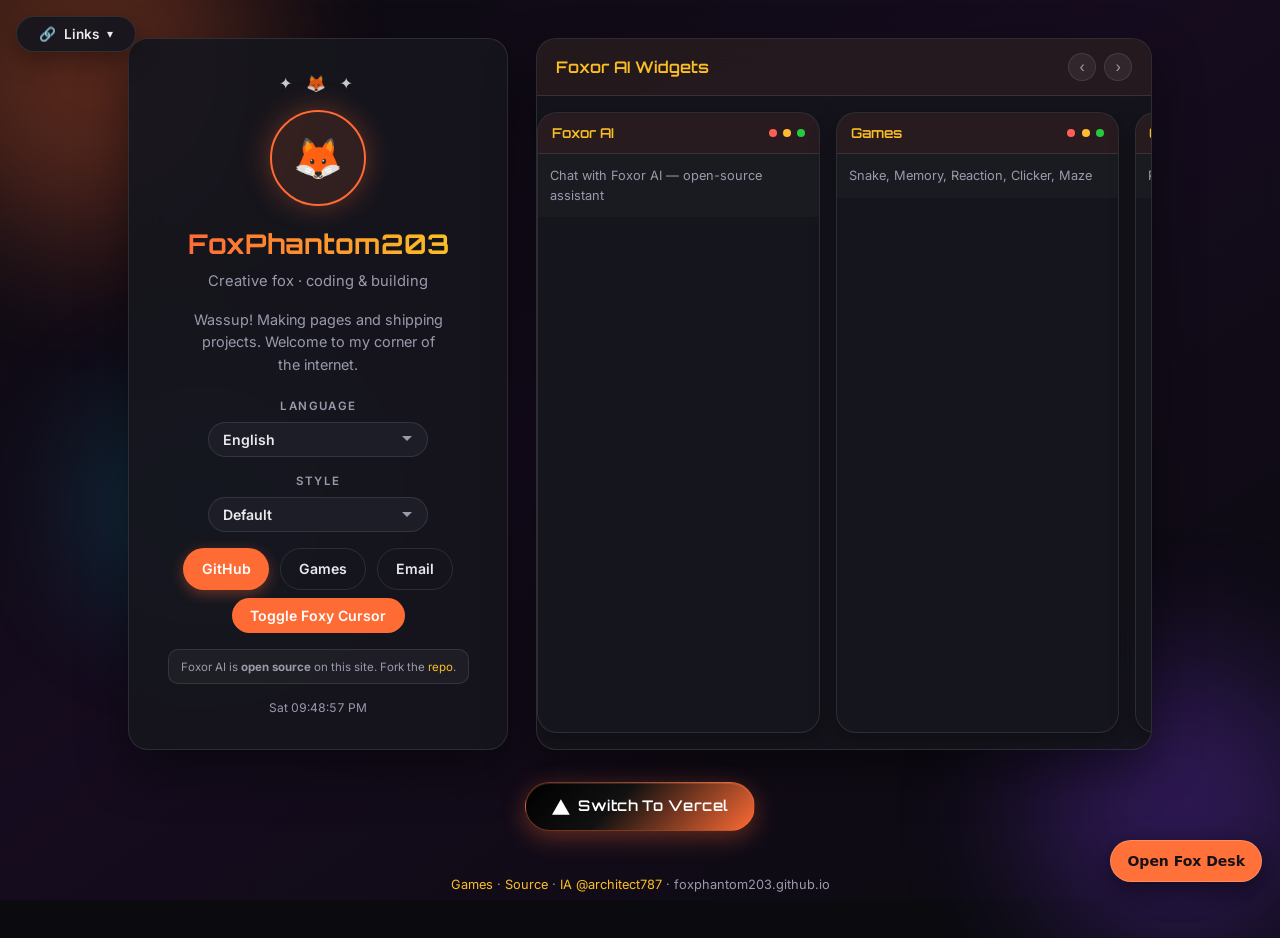
==== commit 0670c437: "Wire Fox Desk into portfolio" ====
--- a/index.html
+++ b/index.html
@@ -8,6 +8,7 @@
 <link rel="preconnect" href="https://fonts.googleapis.com">
 <link href="https://fonts.googleapis.com/css2?family=Inter:wght@400;500;600;700&family=Orbitron:wght@500;700&family=Fredoka:wght@400;500;600;700&family=Share+Tech+Mono&family=Press+Start+2P&display=swap" rel="stylesheet">
 <link rel="stylesheet" href="styles.css">
+  <link rel="stylesheet" href="immersive.css">
 </head>
 <body data-style="default">
 <div class="orb orb-1" aria-hidden="true"></div>
@@ -131,5 +132,6 @@
   </footer>
 </div>
 <script src="app.js"></script>
+<script src="immersive.js"></script>
 </body>
 </html>
--- a/immersive.css
+++ b/immersive.css
@@ -0,0 +1,4 @@
+/* Fox Desk: optional immersive fidget desktop */
+#desk-launch{position:fixed;right:18px;bottom:18px;z-index:9000;padding:12px 16px;border:1px solid #ffffff30;border-radius:999px;background:#ff7139;color:#17121a;font:700 14px system-ui;box-shadow:0 8px 28px #0008;cursor:pointer}
+#immersive-desk{position:fixed;inset:0;z-index:8999;display:none;overflow:hidden;color:#f7f4ff;font:14px/1.45 Inter,system-ui,sans-serif;background:radial-gradient(ellipse at 15% 15%,#67418b99,transparent 38%),radial-gradient(ellipse at 85% 85%,#14778688,transparent 40%),linear-gradient(135deg,#11121b,#20202e 55%,#121820)}
+#immersive-desk.is-open{display:block}.desk-topbar{position:absolute;inset:0 0 auto;height:44px;display:flex;align-items:center;justify-content:space-between;padding:0 16px;background:#101018b8;backdrop-filter:blur(16px);border-bottom:1px solid #ffffff1c}.desk-btn{border:1px solid #ffffff2a;background:#ffffff12;color:inherit;border-radius:9px;padding:7px 10px;cursor:pointer}.desk-btn:hover{background:#ffffff25}.desk-window{position:absolute;width:min(340px,calc(100vw - 24px));border:1px solid #ffffff30;border-radius:14px;background:#1b1c29ed;box-shadow:0 22px 60px #0007;overflow:hidden;backdrop-filter:blur(18px)}.desk-window.wide{width:min(430px,calc(100vw - 24px))}.desk-titlebar{display:flex;align-items:center;justify-content:space-between;padding:10px 12px;background:#ffffff0b;border-bottom:1px solid #ffffff16;cursor:grab;touch-action:none;user-select:none}.desk-titlebar:active{cursor:grabbing}.desk-controls{display:flex;gap:5px}.desk-controls button{width:24px;height:24px;border:0;border-radius:7px;background:#ffffff16;color:white;cursor:pointer}.desk-content{padding:14px}.desk-muted{color:#b6b6c8;font-size:12px}.desk-count{font-size:40px;font-weight:800;margin:8px 0}.desk-row{display:flex;flex-wrap:wrap;gap:8px;align-items:center}.desk-bubbles{display:grid;grid-template-columns:repeat(6,minmax(0,1fr));gap:7px;margin-top:12px}.desk-bubble{aspect-ratio:1;border-radius:50%;border:1px solid #ffffff55;background:radial-gradient(circle at 35% 25%,#fff9,#ffffff16 45%,#ff8b6b55);cursor:pointer;transition:transform .12s}.desk-bubble:active{transform:scale(.82)}.desk-bubble.popped{background:#ffffff08;border-style:dashed;transform:scale(.92)}.desk-range{width:100%;accent-color:#ff7b45}.desk-note{width:100%;min-height:100px;resize:vertical;border:1px solid #ffffff25;border-radius:10px;padding:10px;background:#0d0e18;color:#fff;font:inherit}.desk-taskbar{position:absolute;left:50%;bottom:12px;transform:translateX(-50%);display:flex;gap:7px;padding:7px;border:1px solid #ffffff25;border-radius:16px;background:#11121bbf;backdrop-filter:blur(20px)}.desk-taskbar button{border:0;border-radius:10px;padding:9px 12px;background:#ffffff12;color:#fff;cursor:pointer}.desk-taskbar button:hover{background:#ff713940}.desk-help{position:absolute;left:14px;bottom:14px;color:#ffffff9e;font-size:11px}.desk-window.is-minimized{display:none}@media(max-width:600px){.desk-help{display:none}.desk-window{max-height:50vh;overflow:auto}.desk-taskbar{left:8px;right:8px;transform:none;overflow:auto}.desk-taskbar button{white-space:nowrap}}@media(prefers-reduced-motion:reduce){.desk-bubble{transition:none}}
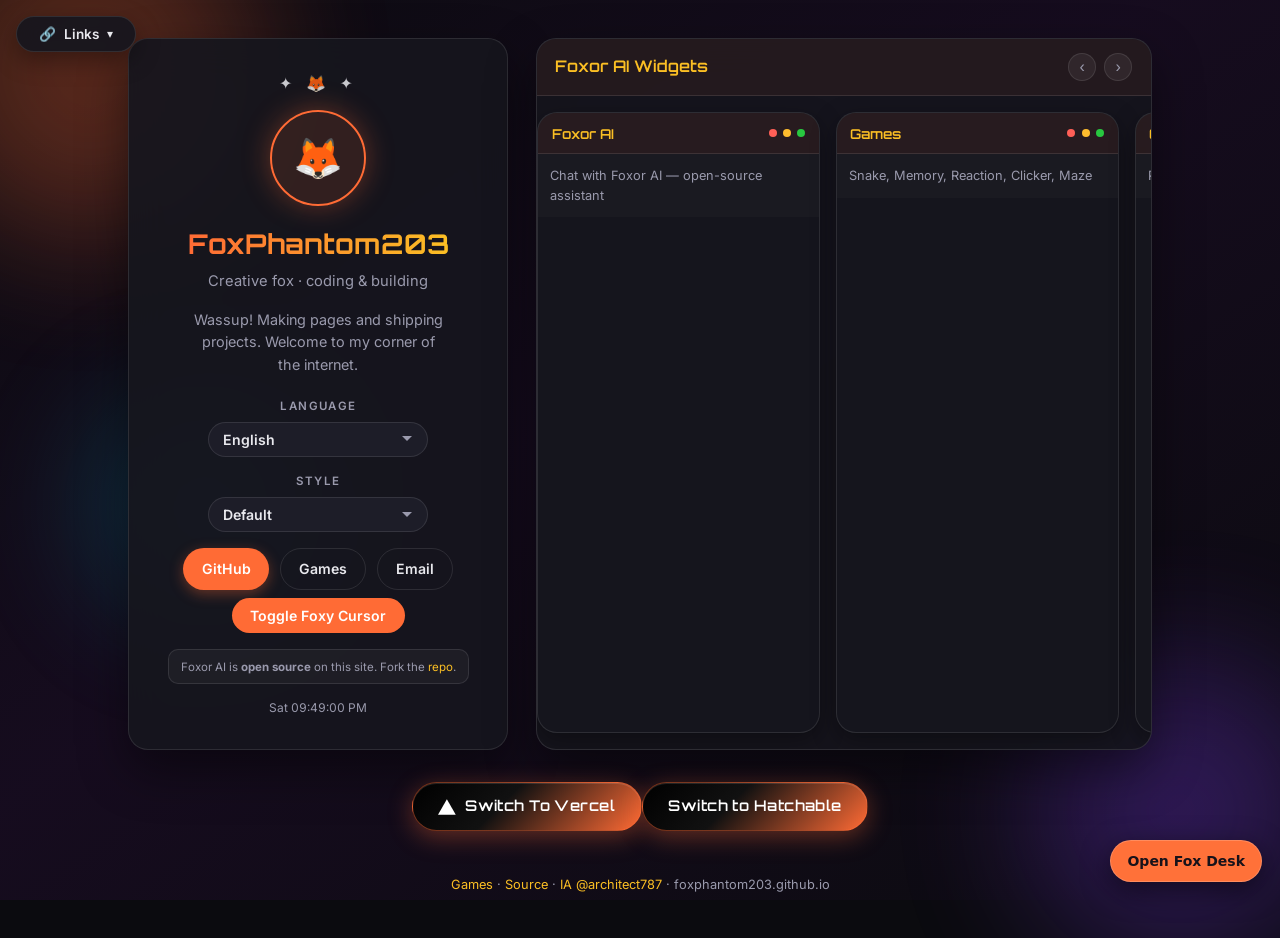
==== commit 8826a49f: "Add Switch to Hatchable portfolio button" ====
--- a/index.html
+++ b/index.html
@@ -123,6 +123,9 @@
       <svg class="vercel-mark" viewBox="0 0 76 65" aria-hidden="true"><path d="M37.5274 0L75.0548 65H0L37.5274 0Z"/></svg>
       <span data-i18n="switchVercel">Switch To Vercel</span>
     </a>
+    <a class="switch-vercel-btn switch-hatchable-btn" id="switchHatchable" href="https://foxphantom203.hatchable.site/?_hbpvclear=1" target="_blank" rel="noopener noreferrer">
+      <span>Switch to Hatchable</span>
+    </a>
   </div>
   <footer>
     <a href="games/" data-i18n="games">Games</a> ·
@@ -134,4 +137,4 @@
 <script src="app.js"></script>
 <script src="immersive.js"></script>
 </body>
-</html>
+</html>
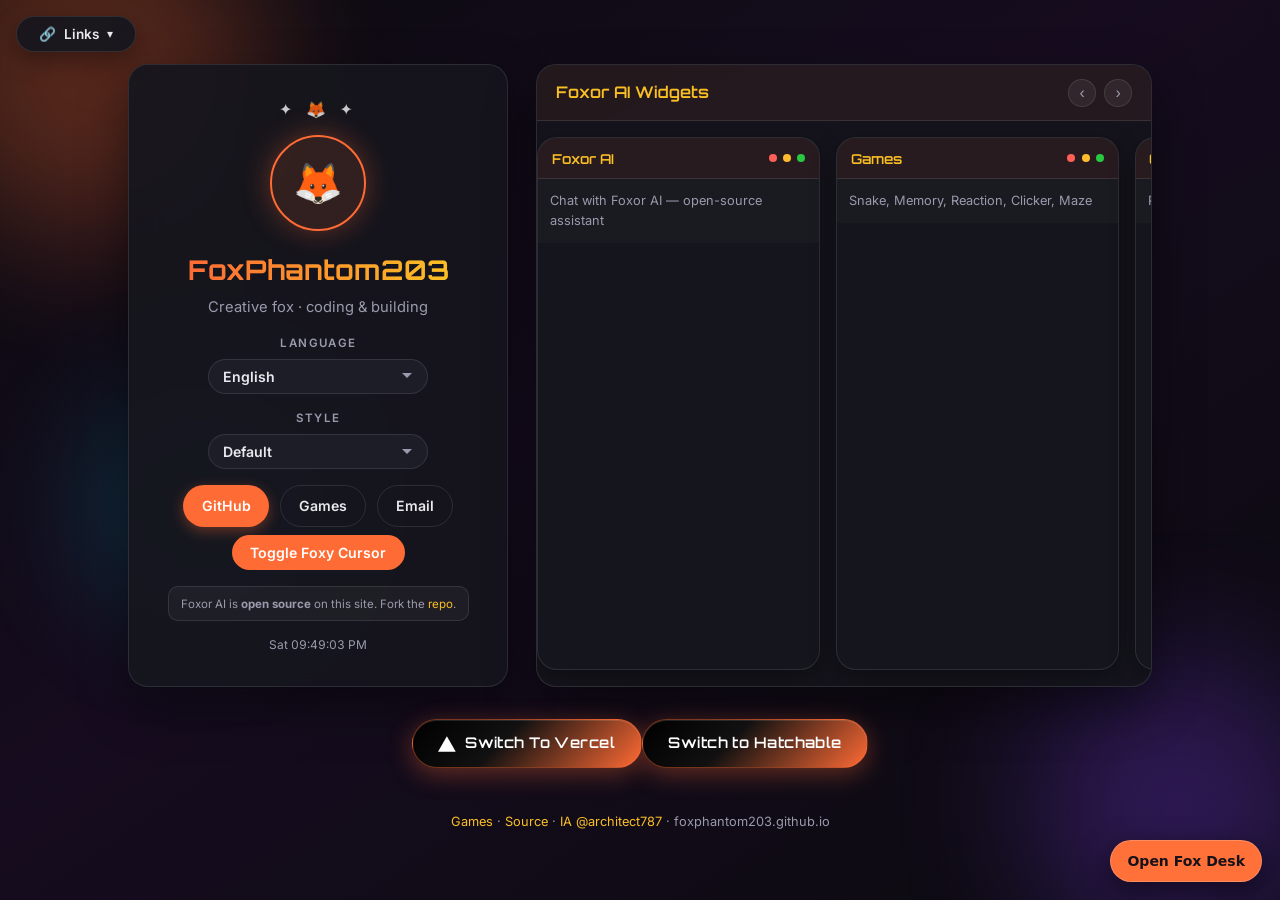
==== commit 1c7e539d: "Keep portfolio focused and remove personal bio text" ====
--- a/index.html
+++ b/index.html
@@ -67,7 +67,6 @@
     <div class="avatar-wrap" id="avatar" role="button" tabindex="0" aria-label="Fox avatar">🦊</div>
     <h1>FoxPhantom203</h1>
     <p class="tagline" data-i18n="tagline">Creative fox · coding & building</p>
-    <p class="bio" data-i18n="bio">Wassup! Making pages and shipping projects. Welcome to my corner of the internet.</p>
 
     <!-- Language -->
     <div class="styles-panel lang-panel">
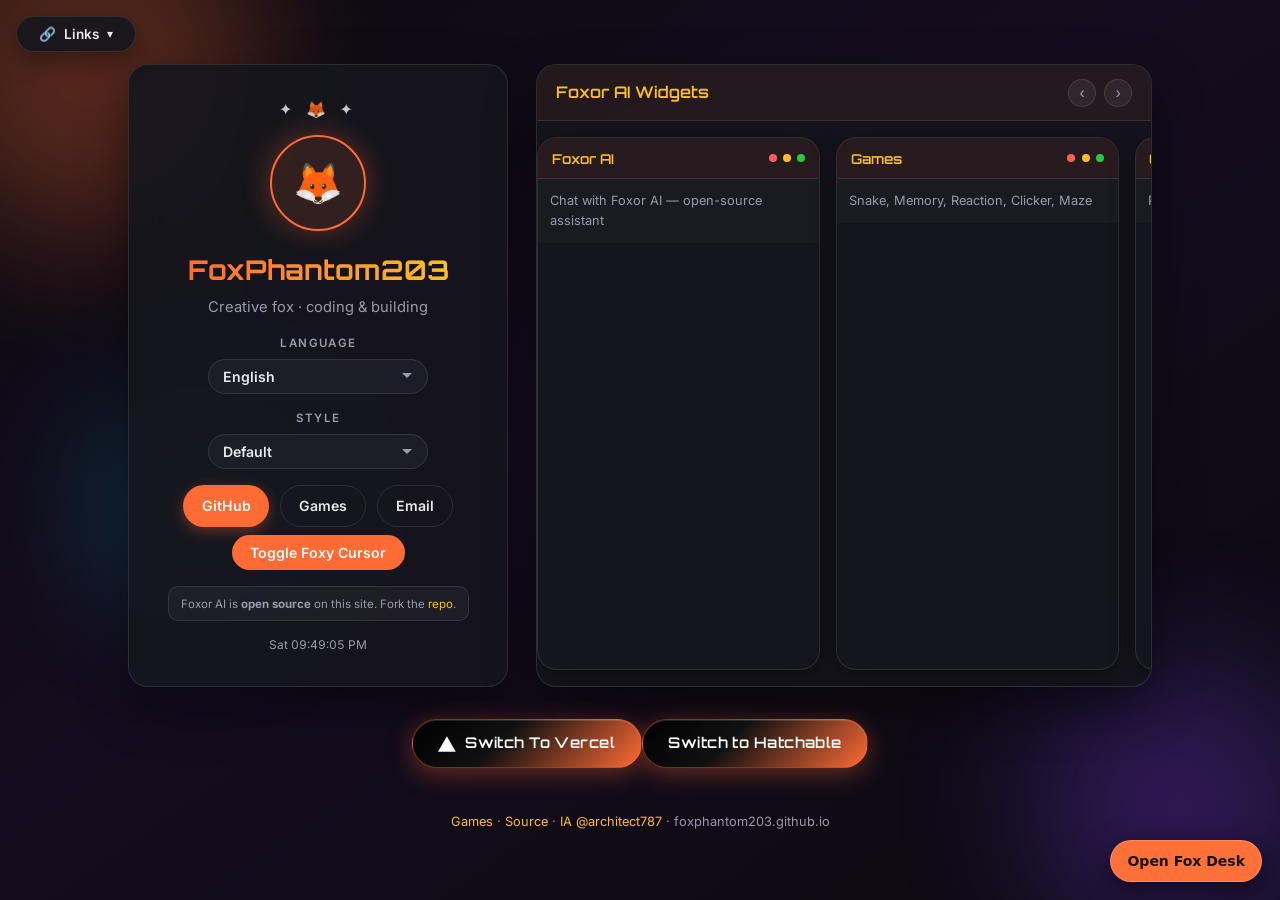
==== commit fde24be0: "Add 12 language choices to portfolio selector" ====
--- a/index.html
+++ b/index.html
@@ -72,10 +72,21 @@
     <div class="styles-panel lang-panel">
       <label class="styles-label" for="langSelect" data-i18n="language">Language</label>
       <select id="langSelect" class="style-select" aria-label="Choose language">
-        <option value="en">English</option>
+        <option value="en">English (US)</option>
         <option value="ru">Русский</option>
         <option value="tr">Türkçe</option>
         <option value="no">Norsk</option>
+        <option value="lt">Lietuvių</option>
+        <option value="ar">العربية</option>
+        <option value="ja">日本語</option>
+        <option value="ko">한국어</option>
+        <option value="zh-Hans">简体中文</option>
+        <option value="zh-Hant">繁體中文</option>
+        <option value="la">Latina</option>
+        <option value="cu">Црькъвьнословѣньскъ</option>
+        <option value="shx">Shakespearean English</option>
+        <option value="lol">LOLCAT</option>
+        <option value="en-AU">English (Australia)</option>
       </select>
     </div>
 
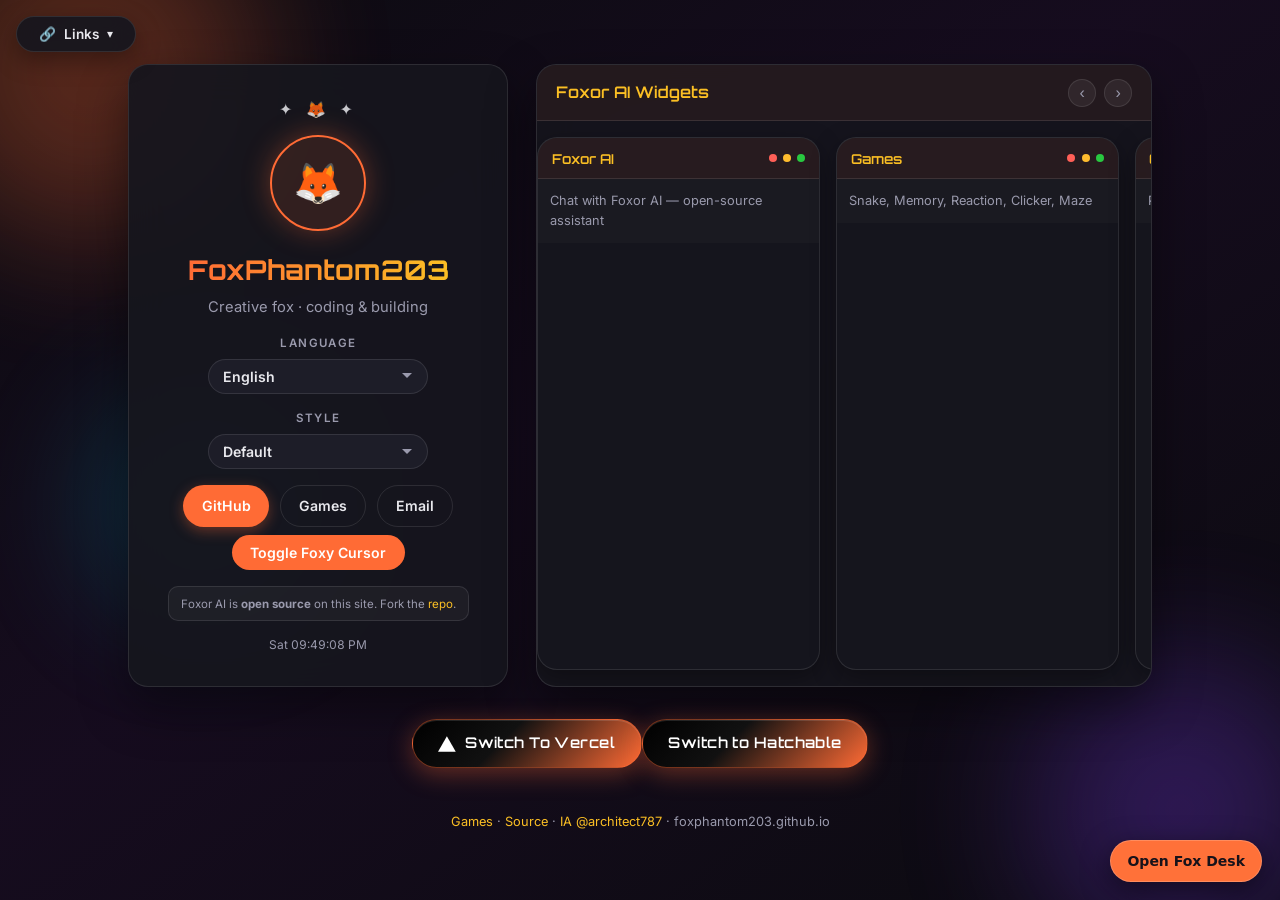
==== commit 799c76aa: "Refresh portfolio language script cache" ====
--- a/index.html
+++ b/index.html
@@ -144,7 +144,7 @@
     foxphantom203.github.io
   </footer>
 </div>
-<script src="app.js"></script>
+<script src="app.js?v=languages-2"></script>
 <script src="immersive.js"></script>
 </body>
 </html>
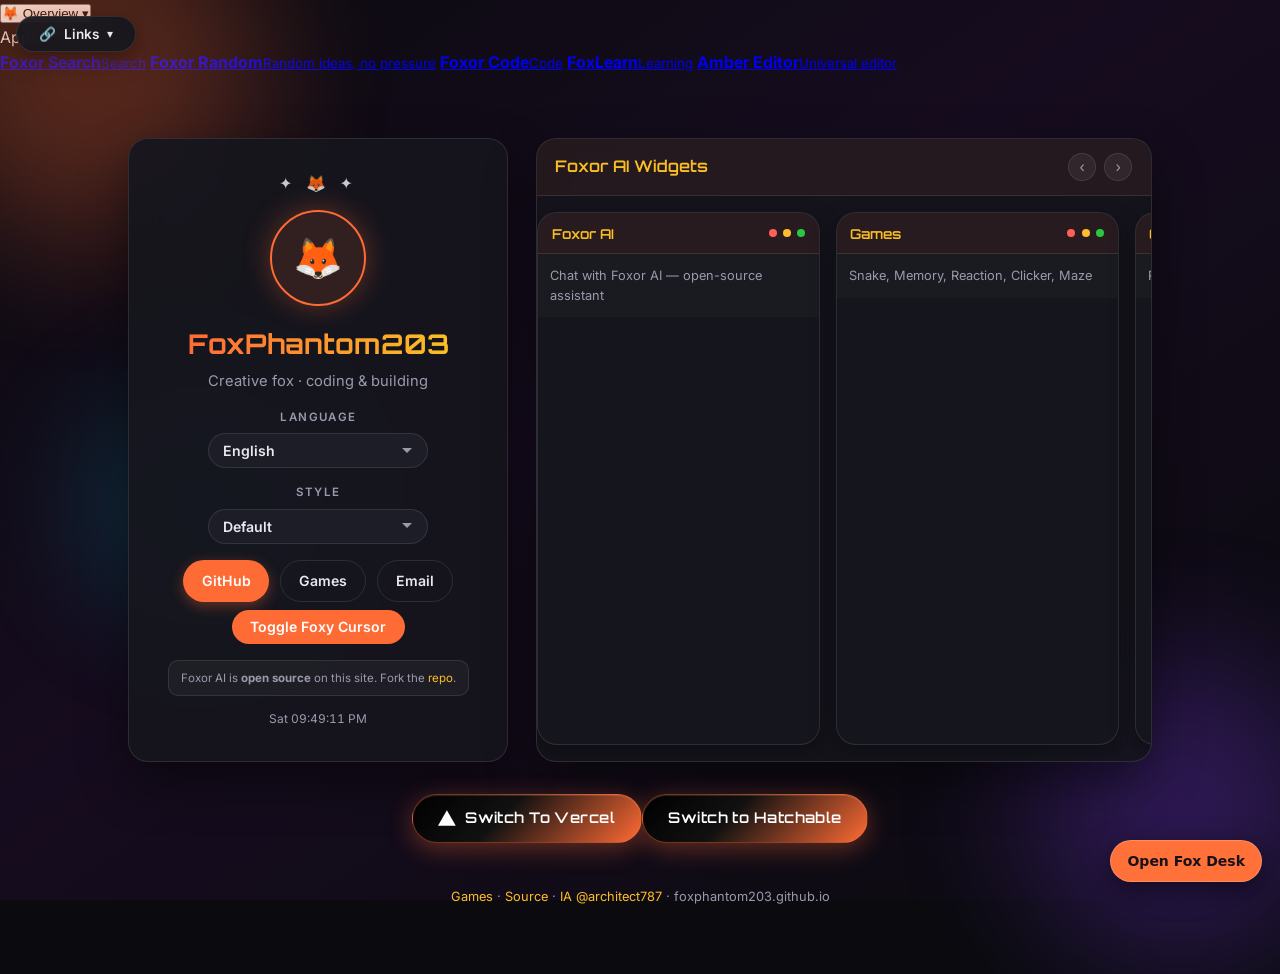
==== commit 590f8ab8: "Add Foxor Overview hover menu" ====
--- a/index.html
+++ b/index.html
@@ -58,6 +58,23 @@
         <small data-i18n="comingSoon">Coming soon…</small>
       </span>
     </div>
+  </div>
+</div>
+
+<!-- Foxor ecosystem overview -->
+<div class="overview-links" id="overviewLinks">
+  <button type="button" class="overview-btn" aria-haspopup="true" aria-expanded="false">
+    <span aria-hidden="true">🦊</span>
+    <span>Overview</span>
+    <span class="overview-chevron" aria-hidden="true">▾</span>
+  </button>
+  <div class="overview-menu" role="menu" aria-label="Foxor apps">
+    <div class="overview-heading">Apps</div>
+    <a class="overview-item" href="https://foxphantom203.github.io/foxor-search" role="menuitem"><strong>Foxor Search</strong><small>Search</small></a>
+    <a class="overview-item" href="https://foxphantom203.github.io/foxor-random/" role="menuitem"><strong>Foxor Random</strong><small>Random ideas, no pressure</small></a>
+    <a class="overview-item" href="https://foxphantom203.github.io/foxor-code" role="menuitem"><strong>Foxor Code</strong><small>Code</small></a>
+    <a class="overview-item" href="https://foxphantom203.github.io/foxlearn/" role="menuitem"><strong>FoxLearn</strong><small>Learning</small></a>
+    <a class="overview-item" href="https://universal-editor-203.github.io" role="menuitem"><strong>Amber Editor</strong><small>Universal editor</small></a>
   </div>
 </div>
 
